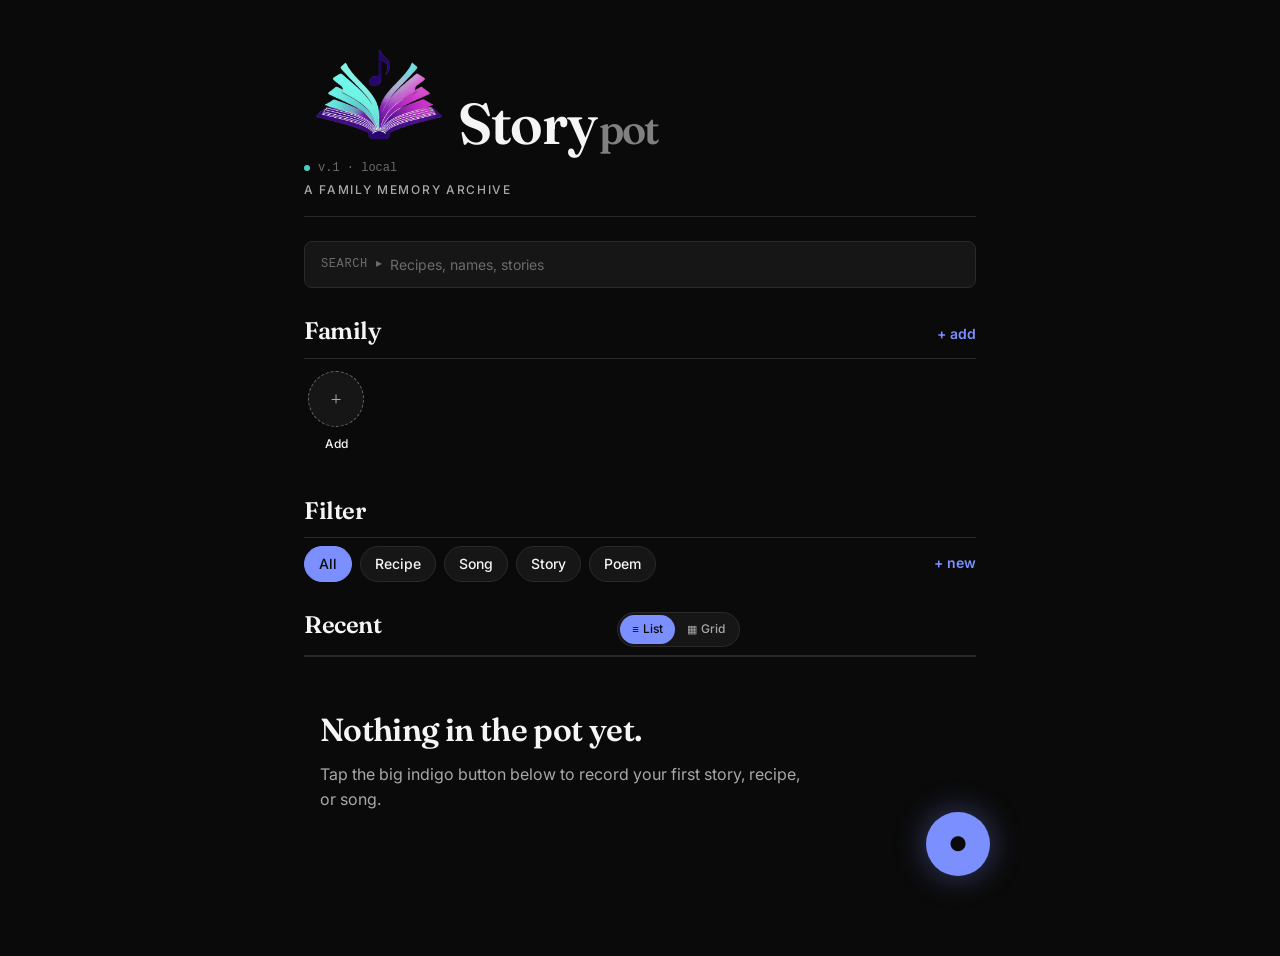
==== index.html @ bf5fae27 "Initial commit — Story Pot dark editorial v1" ====
<!DOCTYPE html>
<html lang="en">
<head>
<meta charset="UTF-8">
<meta name="viewport" content="width=device-width, initial-scale=1, viewport-fit=cover">
<meta name="theme-color" content="#0A0A0A">
<meta name="description" content="Story Pot — From tacos to stories. Record your grandmother's recipes, songs, and stories before they're gone. Local-only, no account.">

<title>Story Pot — From tacos to stories.</title>

<link rel="manifest" href="manifest.json">
<link rel="icon" href="booknotelogo.png">
<meta name="apple-mobile-web-app-capable" content="yes">
<meta name="mobile-web-app-capable" content="yes">
<meta name="apple-mobile-web-app-status-bar-style" content="default">
<meta name="apple-mobile-web-app-title" content="Story Pot">

<!--
  Brutalist typography stack:
  - Archivo Black (wordmark, big numerals, headings)
  - Space Mono (utility UI, captions, recording timer, technical data)
  - Inter (transcribed prose — softer voice for grandmother's words)
-->
<link rel="preconnect" href="https://fonts.googleapis.com">
<link rel="preconnect" href="https://fonts.gstatic.com" crossorigin>
<link href="https://fonts.googleapis.com/css2?family=Fraunces:ital,wght@0,400;0,500;0,600;0,700;0,800;0,900;1,400;1,500;1,600&family=Inter:wght@400;500;600;700;800&display=swap" rel="stylesheet">

<link rel="stylesheet" href="style.css">
</head>
<body>

<!-- ════════════════════════════════════════════════════════════
     HOME SCREEN — wordmark, search, family row, recent stack, FAB
     ═══════════════════════════════════════════════════════════ -->
<main class="stage" id="homeScreen">

  <header class="masthead">
    <div class="masthead-stripe" aria-hidden="true"></div>
    <div class="masthead-row">
      <div class="masthead-mark">
        <img src="booknotelogo.png" width="150px">
        <h1 class="wordmark"><span class="wordmark-big">Story</span><span class="wordmark-small">pot</span></h1>
      </div>
      <div class="masthead-info">
        <div class="topbar-meta">
          <span class="dot"></span>
          <span>v.1 · local</span>
        </div>
        <p class="tagline">A family memory archive</p>
      </div>
    </div>
  </header>

  <!-- Search bar — searches by name, title, category -->
  <section class="search-section">
    <label class="search-label" for="searchInput">Search ▸</label>
    <input
      type="text"
      id="searchInput"
      class="search-input"
      placeholder="Recipes, names, stories"
      autocomplete="off"
      autocapitalize="characters"
    >
    <button type="button" class="search-clear" id="searchClear" aria-label="Clear search" hidden>✕</button>
  </section>

  <!-- Family — people whose recordings live in the pot -->
  <section class="people-section">
    <header class="section-head">
      <h2 class="section-label">Family</h2>
      <button type="button" class="link-btn" id="addPersonBtn">+ add</button>
    </header>
    <div class="people-row" id="peopleRow"></div>
  </section>

  <!-- Filter pills — by category -->
  <section class="filter-section">
    <header class="section-head">
      <h2 class="section-label">Filter</h2>
    </header>
    <div class="filter-row">
      <button type="button" class="filter-btn is-active" data-cat="all">All</button>
      <button type="button" class="link-btn" id="addCategoryBtn" style="margin-left:auto;">+ new</button>
    </div>
  </section>

  <!-- Recordings list -->
  <section class="recordings-section">
    <header class="section-head">
      <h2 class="section-label" id="recordingsLabel">Recent</h2>
      <div class="view-toggle" role="group" aria-label="Switch view">
        <button type="button" class="view-toggle-btn is-active" id="viewListBtn" aria-pressed="true" aria-label="List view">
          <span class="view-toggle-icon">≡</span> List
        </button>
        <button type="button" class="view-toggle-btn" id="viewGridBtn" aria-pressed="false" aria-label="Grid view">
          <span class="view-toggle-icon">▦</span> Grid
        </button>
      </div>
      <span class="section-count" id="recordingsCount"></span>
    </header>
    <div class="recordings-list" id="recordingsList"></div>
    <div class="empty-state" id="emptyState" hidden>
      <p class="empty-text">Nothing in the pot yet.</p>
      <p class="empty-sub">Tap the big indigo button below to record your first story, recipe, or song.</p>
    </div>
  </section>

  <!-- Storage meter — shows how full the device archive is -->
  <section class="storage-section" id="storageSection" hidden>
    <div class="storage-row">
      <span class="storage-label">Storage used</span>
      <span class="storage-value" id="storageValue">0 MB</span>
    </div>
    <div class="storage-bar"><div class="storage-fill" id="storageFill"></div></div>
  </section>

</main>

<!-- The big record button (FAB) -->
<button type="button" class="fab" id="fabBtn" aria-label="Record">●</button>

<!-- ════════════════════════════════════════════════════════════
     ADD PERSON MODAL
     ═══════════════════════════════════════════════════════════ -->
<div class="modal-backdrop" id="personModal" hidden role="dialog" aria-modal="true" aria-labelledby="personModalTitle">
  <div class="modal">
    <header class="modal-head">
      <h2 id="personModalTitle">Add person</h2>
      <button type="button" class="icon-btn" id="personCloseBtn" aria-label="Close">✕</button>
    </header>
    <form id="personForm" novalidate>
      <label class="form-label" for="personName">Name</label>
      <input type="text" id="personName" class="form-input" placeholder="Nana, Abuela, Papi..." required maxlength="40" autocomplete="off">
      <p class="form-hint" id="personNameHint" hidden>Name already exists ▸</p>

      <label class="form-label" for="personRelation">Relation (optional)</label>
      <input type="text" id="personRelation" class="form-input" placeholder="Grandmother, Father, Aunt..." maxlength="40" autocomplete="off">

      <label class="form-label">Avatar color</label>
      <div class="swatch-row" id="swatchRow">
        <button type="button" class="swatch is-active" data-color="#7C8FFF" style="background:#7C8FFF" aria-label="Indigo"></button>
        <button type="button" class="swatch" data-color="#FFB347" style="background:#FFB347" aria-label="Amber"></button>
        <button type="button" class="swatch" data-color="#FF6B9D" style="background:#FF6B9D" aria-label="Pink"></button>
        <button type="button" class="swatch" data-color="#4ECDC4" style="background:#4ECDC4" aria-label="Teal"></button>
        <button type="button" class="swatch" data-color="#FFD93D" style="background:#FFD93D" aria-label="Sun"></button>
        <button type="button" class="swatch" data-color="#A8A8A8" style="background:#A8A8A8" aria-label="Silver"></button>
      </div>

      <div class="modal-actions">
        <button type="button" class="btn btn-ghost" id="personCancelBtn">Cancel</button>
        <button type="submit" class="btn btn-solid">Save</button>
      </div>
    </form>
  </div>
</div>

<!-- ════════════════════════════════════════════════════════════
     ADD CATEGORY MODAL
     ═══════════════════════════════════════════════════════════ -->
<div class="modal-backdrop" id="categoryModal" hidden role="dialog" aria-modal="true" aria-labelledby="categoryModalTitle">
  <div class="modal">
    <header class="modal-head">
      <h2 id="categoryModalTitle">New category</h2>
      <button type="button" class="icon-btn" id="categoryCloseBtn" aria-label="Close">✕</button>
    </header>
    <form id="categoryForm" novalidate>
      <label class="form-label" for="categoryName">Category name</label>
      <input type="text" id="categoryName" class="form-input" placeholder="Poem, Blessing, Joke..." required maxlength="20" autocomplete="off">
      <p class="form-hint" id="categoryNameHint" hidden>Category already exists ▸</p>

      <label class="form-label">Color</label>
      <div class="swatch-row" id="catSwatchRow">
        <button type="button" class="swatch is-active" data-color="#7C8FFF" style="background:#7C8FFF" aria-label="Indigo"></button>
        <button type="button" class="swatch" data-color="#FFB347" style="background:#FFB347" aria-label="Amber"></button>
        <button type="button" class="swatch" data-color="#FF6B9D" style="background:#FF6B9D" aria-label="Pink"></button>
        <button type="button" class="swatch" data-color="#4ECDC4" style="background:#4ECDC4" aria-label="Teal"></button>
        <button type="button" class="swatch" data-color="#A8A8A8" style="background:#A8A8A8" aria-label="Silver"></button>
      </div>

      <div class="modal-actions">
        <button type="button" class="btn btn-ghost" id="categoryCancelBtn">Cancel</button>
        <button type="submit" class="btn btn-solid">Save</button>
      </div>
    </form>
  </div>
</div>

<!-- ════════════════════════════════════════════════════════════
     RECORDING SCREEN — full-screen modal
     ═══════════════════════════════════════════════════════════ -->
<div class="rec-modal" id="recModal" hidden>

  <!-- Setup phase: choose person, category, mode (audio/video) -->
  <section class="rec-setup" id="recSetup">
    <header class="rec-head">
      <h2>New recording</h2>
      <button type="button" class="icon-btn" id="recSetupCloseBtn" aria-label="Close">✕</button>
    </header>

    <label class="form-label">WHO?</label>
    <div class="people-row people-row--small" id="recPeopleRow"></div>

    <label class="form-label">What kind?</label>
    <div class="filter-row" id="recCategoryRow"></div>

    <label class="form-label" for="recTitle">Title</label>
    <input type="text" id="recTitle" class="form-input" placeholder="Nana's pierogi..." maxlength="60" autocomplete="off">

    <label class="form-label" for="recLanguage">Language</label>
    <select id="recLanguage" class="form-input form-select"></select>

    <!-- Photo (optional) — user can take a photo with the camera OR upload from library -->
    <label class="form-label">Photo (optional)</label>
    <div class="photo-controls">
      <button type="button" class="btn btn-ghost photo-btn" id="recPhotoTakeBtn">
        <span class="photo-btn-icon">📷</span> Take photo
      </button>
      <button type="button" class="btn btn-ghost photo-btn" id="recPhotoUploadBtn">
        <span class="photo-btn-icon">🖼</span> Upload
      </button>
      <!-- Hidden file input for upload-from-library. The 'capture' attribute
           lets mobile browsers offer the camera as an option too. -->
      <input type="file" id="recPhotoFile" accept="image/*" hidden>
    </div>
    <!-- Photo preview — only visible after a photo is selected -->
    <div class="photo-preview" id="recPhotoPreview" hidden>
      <img id="recPhotoPreviewImg" alt="Recording photo preview">
      <button type="button" class="photo-preview-clear" id="recPhotoClearBtn" aria-label="Remove photo">✕</button>
    </div>

    <label class="form-label">Mode</label>
    <div class="mode-row">
      <button type="button" class="mode-btn is-active" data-mode="audio">
        <span class="mode-icon">●</span>
        <span class="mode-label">Audio</span>
        <span class="mode-sub">Voice only</span>
      </button>
      <button type="button" class="mode-btn" data-mode="video">
        <span class="mode-icon">▶</span>
        <span class="mode-label">Video</span>
        <span class="mode-sub">Show the technique</span>
      </button>
    </div>

    <label class="form-label">Transcribe</label>
    <div class="transcribe-row">
      <button type="button" class="transcribe-toggle is-active" id="transcribeToggle" aria-pressed="true">
        <span class="transcribe-pip"></span>
        <span class="transcribe-label">AUTO-TRANSCRIBE TO TEXT</span>
      </button>
    </div>

    <div class="modal-actions">
      <button type="button" class="btn btn-ghost" id="recSetupCancelBtn">Cancel</button>
      <button type="button" class="btn btn-solid" id="recSetupGoBtn">Start ▸</button>
    </div>
  </section>

  <!-- Active phase: live recording with timer, waveform, video preview -->
  <section class="rec-active" id="recActive" hidden>
    <header class="rec-head rec-head--live">
      <div class="rec-pulse-row">
        <span class="rec-pulse"></span>
        <span class="rec-status">Recording</span>
      </div>
      <button type="button" class="icon-btn" id="recActiveCancelBtn" aria-label="Cancel">✕</button>
    </header>

    <div class="rec-context">
      <div class="rec-context-line">
        <span class="rec-context-label">WHO ▸</span>
        <span id="recActivePerson"></span>
      </div>
      <div class="rec-context-line">
        <span class="rec-context-label">WHAT ▸</span>
        <span id="recActiveTitle"></span>
      </div>
    </div>

    <!-- Video preview (hidden when audio mode) -->
    <div class="rec-video-wrap" id="recVideoWrap" hidden>
      <video id="recVideo" autoplay playsinline muted></video>
    </div>

    <!-- Big timer -->
    <div class="rec-timer" id="recTimer">00:00</div>

    <!-- Live waveform -->
    <div class="rec-wave" id="recWave"></div>

    <!-- Live transcription preview -->
    <div class="rec-transcript-wrap" id="recTranscriptWrap" hidden>
      <p class="rec-transcript-label">TRANSCRIBING ▸</p>
      <p class="rec-transcript" id="recTranscript"></p>
    </div>

    <!-- Controls -->
    <div class="rec-controls">
      <button type="button" class="rec-pause-btn" id="recPauseBtn" aria-label="Pause">⏸</button>
      <button type="button" class="rec-stop-btn" id="recStopBtn" aria-label="Stop">■</button>
    </div>
    <div class="rec-controls-hint">TAP ■ TO STOP &amp; SAVE</div>
  </section>

</div>

<!-- ════════════════════════════════════════════════════════════
     PLAYBACK / DETAIL MODAL — single-page view of a recording
     ═══════════════════════════════════════════════════════════ -->
<div class="modal-backdrop" id="detailModal" hidden role="dialog" aria-modal="true">
  <div class="modal modal-large">
    <header class="modal-head">
      <h2 id="detailModalTitle">Recording</h2>
      <button type="button" class="icon-btn" id="detailCloseBtn" aria-label="Close">✕</button>
    </header>

    <div class="detail-view">
      <div class="detail-cat-pill" id="flipCatPill">Recipe</div>
      <h3 class="detail-title" id="flipTitle">Recording title</h3>
      <p class="detail-attribution" id="flipAttribution">From Nana · March 2026</p>

      <!-- Photo (if recording has one) — appears above the media player -->
      <img class="detail-photo" id="detailPhoto" alt="" hidden>

      <div class="detail-media-wrap" id="flipMediaWrap">
        <audio class="detail-media detail-audio" id="flipAudio" controls hidden></audio>
        <video class="detail-media detail-video" id="flipVideo" controls playsinline hidden></video>
      </div>

      <div class="detail-meta-row">
        <span id="flipDuration">0 min</span>
        <span id="flipMode">Audio</span>
      </div>

      <div class="detail-transcript-section">
        <p class="detail-transcript-label">Transcript ▸</p>
        <div class="detail-transcript" id="flipTranscript">
          (No transcript yet. Tap edit to add one.)
        </div>
      </div>
    </div>

    <div class="modal-actions modal-actions--space">
      <button type="button" class="btn btn-ghost btn-danger" id="detailDeleteBtn">Delete</button>
      <button type="button" class="btn btn-solid" id="detailEditBtn">Edit transcript</button>
    </div>
  </div>
</div>

<!-- ════════════════════════════════════════════════════════════
     EDIT TRANSCRIPT MODAL
     ═══════════════════════════════════════════════════════════ -->
<div class="modal-backdrop" id="editModal" hidden role="dialog" aria-modal="true">
  <div class="modal">
    <header class="modal-head">
      <h2>Edit transcript</h2>
      <button type="button" class="icon-btn" id="editCloseBtn" aria-label="Close">✕</button>
    </header>
    <p class="modal-helper">Edit the text, fix typos, or type it out by hand.</p>
    <textarea id="editTextarea" class="form-input form-textarea" rows="10" placeholder="Type or paste the recipe / story here..."></textarea>
    <div class="modal-actions">
      <button type="button" class="btn btn-ghost" id="editCancelBtn">Cancel</button>
      <button type="button" class="btn btn-solid" id="editSaveBtn">Save</button>
    </div>
  </div>
</div>

<!-- ════════════════════════════════════════════════════════════
     TRANSCRIPTION DISCLOSURE — first-time only
     ═══════════════════════════════════════════════════════════ -->
<div class="modal-backdrop" id="transcribeDisclosureModal" hidden role="dialog" aria-modal="true">
  <div class="modal">
    <header class="modal-head">
      <h2>About transcription</h2>
    </header>
    <p class="modal-body">Transcription turns your recording into written text you can read and search.</p>
    <p class="modal-body">Your phone's built-in speech recognition does the work. This means a copy of your audio is sent to Apple or Google for transcription only. They don't store it.</p>
    <p class="modal-body modal-body--strong">The original recording always stays on your device.</p>
    <div class="modal-actions">
      <button type="button" class="btn btn-ghost" id="transcribeDisclosureSkipBtn">Skip transcription</button>
      <button type="button" class="btn btn-solid" id="transcribeDisclosureOkBtn">Got it, use it</button>
    </div>
  </div>
</div>

<!-- ════════════════════════════════════════════════════════════
     already exists modal — duplicate prevention prompt
     ═══════════════════════════════════════════════════════════ -->
<div class="modal-backdrop" id="duplicateModal" hidden role="dialog" aria-modal="true" aria-labelledby="duplicateModalTitle">
  <div class="modal">
    <header class="modal-head">
      <h2 id="duplicateModalTitle">Already exists</h2>
    </header>
    <p class="modal-body modal-body--strong" id="duplicateModalMessage">This already exists.</p>
    <p class="modal-body" id="duplicateModalSub">Use the one you already have?</p>
    <div class="modal-actions">
      <button type="button" class="btn btn-ghost" id="duplicateCancelBtn">Cancel</button>
      <button type="button" class="btn btn-solid" id="duplicateUseExistingBtn">Use existing</button>
    </div>
  </div>
</div>

<!-- Toast for soft feedback -->
<!-- CAMERA SNAPSHOT MODAL — appears when user taps "Take photo".
     Shows live camera feed with a snapshot button; the captured frame
     becomes the photo for the recording. -->
<div class="modal-backdrop" id="cameraModal" hidden role="dialog" aria-modal="true" aria-label="Take a photo">
  <div class="modal modal-large camera-modal">
    <header class="modal-head">
      <h2>Take a photo</h2>
      <button type="button" class="icon-btn" id="cameraCloseBtn" aria-label="Close camera">✕</button>
    </header>
    <div class="camera-stage">
      <video id="cameraVideo" autoplay playsinline muted></video>
    </div>
    <div class="modal-actions modal-actions--space">
      <button type="button" class="btn btn-ghost" id="cameraCancelBtn">Cancel</button>
      <button type="button" class="btn btn-solid" id="cameraSnapBtn">Snap photo</button>
    </div>
    <!-- Hidden canvas used to grab the frame from the video -->
    <canvas id="cameraCanvas" hidden></canvas>
  </div>
</div>

<div class="toast" id="toast" aria-live="polite" hidden></div>

<script src="app.js"></script>
</body>
</html>
---- style.css ----
/* ════════════════════════════════════════════════════════════════
   STORY POT — DARK EDITORIAL THEME (FULL APP)
   Black background. White serif type. Indigo accent.
   Photos and color pops dramatically against dark surfaces.
   Same class names as Folder 2, completely new visual language.
   ════════════════════════════════════════════════════════════════ */

:root {
  /* Surface — graduated darks, never pure black */
  --c-paper:        #0A0A0A;
  --c-paper-2:      #161616;
  --c-paper-3:      #1F1F1F;
  --c-divider:      #2A2A2A;
  --c-divider-strong: #3A3A3A;

  /* Ink — graduated whites, never pure white */
  --c-ink:          #F5F5F5;
  --c-ink-soft:     #A8A8A8;
  --c-muted:        #6B6B6B;

  /* Accent — indigo bright enough to read on black */
  --c-accent:       #7C8FFF;
  --c-accent-deep:  #5048E5;
  --c-accent-soft:  #1A1F3D;

  /* Status */
  --c-danger:       #FF6B6B;
  --c-success:      #4ECDC4;

  /* Type */
  --font-display:   'Fraunces', Georgia, serif;
  --font-body:      'Inter', -apple-system, BlinkMacSystemFont, sans-serif;
  --font-mono:      ui-monospace, 'JetBrains Mono', monospace;

  --fs-xs:    0.75rem;
  --fs-sm:    0.875rem;
  --fs-md:    1rem;
  --fs-lg:    1.18rem;
  --fs-xl:    1.5rem;
  --fs-2xl:   2rem;
  --fs-3xl:   2.6rem;
  --fs-mark:  clamp(2.4rem, 11vw, 4.5rem);
  --fs-timer: clamp(3.5rem, 16vw, 6rem);

  --sp-1: 4px; --sp-2: 8px; --sp-3: 12px; --sp-4: 16px;
  --sp-5: 24px; --sp-6: 32px; --sp-7: 48px; --sp-8: 64px;

  --r-sm: 4px;
  --r-md: 8px;
  --r-lg: 12px;
  --r-pill: 999px;

  --bw: 1px;
  --bw-thick: 2px;

  --shadow-soft: 0 1px 0 rgba(255, 255, 255, 0.04);
  --shadow-card: 0 4px 24px rgba(0, 0, 0, 0.5);
  --shadow-glow: 0 0 0 1px var(--c-accent), 0 8px 32px rgba(124, 143, 255, 0.2);

  --ease-out: cubic-bezier(0.16, 1, 0.3, 1);
  --ease-snap: cubic-bezier(0.4, 0, 0.2, 1);
}

/* Reset */
*, *::before, *::after { box-sizing: border-box; margin: 0; padding: 0; }
html, body { height: 100%; }
button { background: none; border: none; font: inherit; color: inherit; cursor: pointer; }
input, textarea, select { font: inherit; color: inherit; }

body {
  font-family: var(--font-body);
  font-size: var(--fs-md);
  line-height: 1.55;
  color: var(--c-ink);
  background: var(--c-paper);
  min-height: 100vh;
  min-height: 100dvh;
  -webkit-font-smoothing: antialiased;
  -moz-osx-font-smoothing: grayscale;
}

/* Stage */
.stage {
  max-width: 720px;
  margin: 0 auto;
  padding: var(--sp-4) var(--sp-4) calc(var(--sp-8) * 1.5);
  display: flex;
  flex-direction: column;
  gap: var(--sp-5);
}

@media (min-width: 600px) {
  .stage { padding: var(--sp-6) var(--sp-5) calc(var(--sp-8) * 1.5); }
}

/* ──────────────────────────────────────────────────────────────
   MASTHEAD
   ────────────────────────────────────────────────────────────── */
.masthead {
  background: var(--c-paper);
  padding: var(--sp-3) 0 var(--sp-4);
  border-bottom: 1px solid var(--c-divider);
}

.masthead-stripe { display: none; }

.masthead-row {
  display: flex;
  flex-direction: column;
  align-items: flex-start;
  gap: var(--sp-2);
}

.masthead-mark {
  background: transparent;
  padding: 0;
  border: none;
}

.masthead-info {
  display: flex;
  flex-direction: column;
  align-items: flex-start;
  gap: var(--sp-1);
}

.wordmark {
  font-family: var(--font-display);
  font-style: normal;
  font-weight: 600;
  color: var(--c-ink);
  line-height: 0.9;
  letter-spacing: -0.04em;
  display: inline-flex;
  align-items: baseline;
  gap: 2px;
}

.wordmark-big {
  font-size: clamp(3rem, 8vw, 3.6rem);
  font-weight: 600;
  text-transform: none;
}

.wordmark-small {
  font-size: clamp(2rem, 8vw, 2.6rem);
  font-weight: 600;
  text-transform: none;
  color: var(--c-ink);
  opacity: 0.5;
  letter-spacing: -0.04em;
}

.tagline {
  font-family: var(--font-body);
  font-weight: 500;
  font-size: var(--fs-xs);
  letter-spacing: 0.14em;
  color: var(--c-ink-soft);
  text-transform: uppercase;
}

.topbar { display: none; }

.topbar-meta {
  display: inline-flex;
  align-items: center;
  gap: var(--sp-2);
  font-family: var(--font-mono);
  font-weight: 500;
  font-size: var(--fs-xs);
  color: var(--c-muted);
  text-transform: none;
}

.dot {
  width: 6px;
  height: 6px;
  background: var(--c-success);
  border-radius: 50%;
  display: inline-block;
}

/* ──────────────────────────────────────────────────────────────
   SEARCH
   ────────────────────────────────────────────────────────────── */
.search-section {
  display: flex;
  align-items: center;
  gap: var(--sp-2);
  background: var(--c-paper-2);
  border: 1px solid var(--c-divider);
  border-radius: var(--r-md);
  padding: var(--sp-3) var(--sp-4);
  transition: border-color 0.15s var(--ease-snap);
}

.search-section:focus-within {
  border-color: var(--c-accent);
}

.search-label {
  font-family: var(--font-mono);
  font-weight: 500;
  font-size: var(--fs-xs);
  color: var(--c-muted);
  text-transform: uppercase;
  letter-spacing: 0.05em;
  white-space: nowrap;
}

.search-input {
  flex: 1;
  border: none;
  outline: none;
  background: transparent;
  font-size: var(--fs-sm);
  color: var(--c-ink);
}

.search-input::placeholder { color: var(--c-muted); }

.search-clear {
  width: 22px;
  height: 22px;
  border-radius: 50%;
  background: var(--c-paper-3);
  color: var(--c-ink);
  font-size: 11px;
  display: inline-flex;
  align-items: center;
  justify-content: center;
  cursor: pointer;
  border: 1px solid var(--c-divider);
}

.search-clear[hidden] { display: none; }

/* ──────────────────────────────────────────────────────────────
   SECTION HEADERS
   ────────────────────────────────────────────────────────────── */
.section-head {
  display: flex;
  justify-content: space-between;
  align-items: baseline;
  padding: 0;
  border-bottom: 1px solid var(--c-divider);
  padding-bottom: var(--sp-2);
}

.section-label {
  font-family: var(--font-display);
  font-weight: 600;
  font-size: var(--fs-xl);
  letter-spacing: -0.02em;
  color: var(--c-ink);
  text-transform: none;
}

.section-count {
  font-family: var(--font-mono);
  font-weight: 500;
  font-size: var(--fs-xs);
  color: var(--c-muted);
  text-transform: uppercase;
  letter-spacing: 0.05em;
}

.link-btn {
  font-family: var(--font-body);
  font-weight: 600;
  font-size: var(--fs-sm);
  color: var(--c-accent);
  background: transparent;
  padding: 4px 0;
  border-radius: 0;
  cursor: pointer;
  text-transform: none;
  border-bottom: 1px solid transparent;
  transition: border-color 0.15s var(--ease-snap);
}

.link-btn:hover, .link-btn:focus-visible {
  border-bottom-color: var(--c-accent);
  outline: none;
}

/* ──────────────────────────────────────────────────────────────
   FAMILY ROW
   ────────────────────────────────────────────────────────────── */
.people-row {
  display: flex;
  gap: var(--sp-3);
  overflow-x: auto;
  overflow-y: visible;
  padding: 12px 4px 14px;
}

.person-cell {
  display: flex;
  flex-direction: column;
  align-items: center;
  gap: var(--sp-2);
  flex-shrink: 0;
  cursor: pointer;
}

.person-cell.is-selected .person-avatar {
  outline: 2px solid var(--c-accent);
  outline-offset: 3px;
}

.person-avatar {
  width: 56px;
  height: 56px;
  border-radius: 50%;
  display: flex;
  align-items: center;
  justify-content: center;
  font-family: var(--font-display);
  font-weight: 600;
  font-size: 22px;
  color: var(--c-paper);
  flex-shrink: 0;
}

.person-name {
  font-family: var(--font-body);
  font-weight: 500;
  font-size: var(--fs-xs);
  color: var(--c-ink);
  max-width: 70px;
  text-align: center;
  word-break: break-word;
}

.person-add .person-avatar {
  background: var(--c-paper-2);
  border: 1px dashed var(--c-muted);
  font-size: 22px;
  font-weight: 400;
  color: var(--c-ink-soft);
}

/* ──────────────────────────────────────────────────────────────
   FILTER PILLS
   ────────────────────────────────────────────────────────────── */
.filter-section { display: flex; flex-direction: column; gap: var(--sp-2); }

.filter-row {
  display: flex;
  flex-wrap: wrap;
  gap: var(--sp-2);
  align-items: center;
}

.filter-btn {
  font-family: var(--font-body);
  font-weight: 500;
  font-size: var(--fs-sm);
  color: var(--c-ink);
  background: var(--c-paper-2);
  padding: 6px 14px;
  border: 1px solid var(--c-divider);
  border-radius: var(--r-pill);
  cursor: pointer;
  text-transform: none;
  transition: all 0.15s var(--ease-snap);
}

.filter-btn:hover {
  border-color: var(--c-accent);
}

.filter-btn.is-active {
  background: var(--c-accent);
  color: var(--c-paper);
  border-color: var(--c-accent);
}

/* ──────────────────────────────────────────────────────────────
   RECORDINGS LIST
   ────────────────────────────────────────────────────────────── */
.recordings-list {
  display: flex;
  flex-direction: column;
  gap: 0;
}

.recording-item {
  background: transparent;
  border-radius: 0;
  padding: var(--sp-4) 0;
  cursor: pointer;
  display: grid;
  grid-template-columns: 48px 1fr auto;
  gap: var(--sp-3);
  align-items: center;
  border-bottom: 1px solid var(--c-divider);
  transition: background 0.15s var(--ease-snap);
}

.recording-item:hover {
  background: var(--c-paper-2);
}

.recording-cat-pill {
  font-family: var(--font-mono);
  font-weight: 500;
  font-size: 10px;
  letter-spacing: 0.06em;
  padding: 2px 8px;
  border-radius: var(--r-sm);
  display: inline-block;
  text-transform: uppercase;
  color: var(--c-paper);
  background: var(--c-accent);
  margin-bottom: 4px;
}

.recording-title {
  font-family: var(--font-display);
  font-style: normal;
  font-weight: 600;
  font-size: var(--fs-lg);
  color: var(--c-ink);
  word-break: break-word;
  letter-spacing: -0.02em;
  text-transform: none;
}

.recording-meta {
  font-family: var(--font-body);
  font-weight: 400;
  font-size: var(--fs-xs);
  color: var(--c-muted);
  margin-top: 4px;
  text-transform: none;
}

.recording-avatar {
  width: 40px;
  height: 40px;
  border-radius: 50%;
  display: flex;
  align-items: center;
  justify-content: center;
  font-family: var(--font-display);
  font-weight: 600;
  font-size: 16px;
  flex-shrink: 0;
  color: var(--c-paper);
}

.recording-arrow {
  font-size: 16px;
  color: var(--c-muted);
}

/* Empty state */
.empty-state {
  background: transparent;
  padding: var(--sp-7) var(--sp-4);
  text-align: left;
  border-top: 1px solid var(--c-divider);
}

.empty-text {
  font-family: var(--font-display);
  font-weight: 600;
  font-size: var(--fs-2xl);
  color: var(--c-ink);
  margin-bottom: var(--sp-2);
  letter-spacing: -0.02em;
}

.empty-sub {
  font-family: var(--font-body);
  font-weight: 400;
  font-size: var(--fs-md);
  color: var(--c-ink-soft);
  line-height: 1.55;
  max-width: 480px;
}

/* Storage meter */
.storage-section {
  background: transparent;
  padding: var(--sp-3) 0;
  border-top: 1px solid var(--c-divider);
}

.storage-row {
  display: flex;
  justify-content: space-between;
  font-family: var(--font-mono);
  font-weight: 500;
  font-size: var(--fs-xs);
  color: var(--c-muted);
  margin-bottom: var(--sp-2);
  text-transform: uppercase;
  letter-spacing: 0.05em;
}

.storage-bar {
  width: 100%;
  height: 4px;
  background: var(--c-divider);
  border-radius: 0;
  overflow: hidden;
}

.storage-fill {
  height: 100%;
  background: var(--c-accent);
  width: 0%;
  transition: width 0.4s var(--ease-snap);
}

/* ──────────────────────────────────────────────────────────────
   FAB
   ────────────────────────────────────────────────────────────── */
.fab {
  position: fixed;
  bottom: calc(var(--sp-5) + env(safe-area-inset-bottom, 0));
  right: var(--sp-4);
  width: 60px;
  height: 60px;
  background: var(--c-accent);
  color: var(--c-paper);
  border-radius: 50%;
  font-size: 20px;
  cursor: pointer;
  z-index: 50;
  box-shadow: 0 0 32px rgba(124, 143, 255, 0.4);
  transition: transform 0.15s var(--ease-snap), box-shadow 0.15s var(--ease-snap);
  display: flex;
  align-items: center;
  justify-content: center;
}

.fab:hover {
  transform: scale(1.05);
  box-shadow: 0 0 48px rgba(124, 143, 255, 0.6);
}

.fab:active { transform: scale(0.96); }

@media (min-width: 600px) {
  .fab { bottom: var(--sp-5); right: calc(50% - 350px); width: 64px; height: 64px; }
}

/* ──────────────────────────────────────────────────────────────
   BUTTONS
   ────────────────────────────────────────────────────────────── */
.btn {
  font-family: var(--font-body);
  font-weight: 600;
  font-size: var(--fs-sm);
  letter-spacing: 0;
  padding: 12px 24px;
  border: 1px solid var(--c-divider);
  border-radius: var(--r-pill);
  background: var(--c-paper-2);
  color: var(--c-ink);
  cursor: pointer;
  transition: all 0.15s var(--ease-snap);
}

.btn:hover { border-color: var(--c-accent); color: var(--c-accent); }

.btn-solid {
  background: var(--c-accent);
  color: var(--c-paper);
  border-color: var(--c-accent);
}

.btn-solid:hover {
  background: var(--c-accent-deep);
  border-color: var(--c-accent-deep);
  color: var(--c-ink);
}

.btn-ghost {
  background: transparent;
  color: var(--c-ink);
  border: 1px solid var(--c-divider);
}

.btn-ghost:hover {
  background: var(--c-paper-2);
  border-color: var(--c-accent);
}

.btn-danger {
  color: var(--c-danger);
  border-color: var(--c-divider);
}

.btn-danger:hover {
  background: var(--c-danger);
  color: var(--c-paper);
  border-color: var(--c-danger);
}

.icon-btn {
  width: 32px;
  height: 32px;
  border-radius: 50%;
  background: var(--c-paper-2);
  color: var(--c-ink);
  font-size: 14px;
  display: inline-flex;
  align-items: center;
  justify-content: center;
  cursor: pointer;
  border: 1px solid var(--c-divider);
  transition: all 0.15s var(--ease-snap);
}

.icon-btn:hover {
  background: var(--c-accent);
  color: var(--c-paper);
  border-color: var(--c-accent);
}

/* ──────────────────────────────────────────────────────────────
   MODAL
   ────────────────────────────────────────────────────────────── */
.modal-backdrop {
  position: fixed;
  inset: 0;
  background: rgba(0, 0, 0, 0.7);
  display: grid;
  place-items: center;
  z-index: 100;
  padding: var(--sp-3);
  animation: fadeIn 0.15s var(--ease-out);
  overflow-y: auto;
}

.modal-backdrop[hidden] { display: none !important; }

/* Camera modal opens from INSIDE the recording setup (.rec-modal at z-index 200),
   so it must stack above it. Same for any modal that can open from within
   the recording flow. */
#cameraModal { z-index: 300; }

@keyframes fadeIn {
  from { opacity: 0; }
  to { opacity: 1; }
}

.modal {
  background: var(--c-paper-2);
  border: 1px solid var(--c-divider);
  border-radius: var(--r-lg);
  width: 100%;
  max-width: 480px;
  padding: var(--sp-5);
  display: flex;
  flex-direction: column;
  gap: var(--sp-3);
  margin: var(--sp-3) auto;
  box-shadow: 0 24px 60px rgba(0, 0, 0, 0.6);
}

.modal-large { max-width: 560px; }

.modal-head {
  display: flex;
  justify-content: space-between;
  align-items: center;
  padding-bottom: var(--sp-3);
  border-bottom: 1px solid var(--c-divider);
}

.modal-head h2 {
  font-family: var(--font-display);
  font-style: normal;
  font-weight: 600;
  font-size: var(--fs-xl);
  color: var(--c-ink);
  letter-spacing: -0.02em;
  text-transform: none;
}

.modal-body {
  font-family: var(--font-body);
  font-weight: 400;
  font-size: var(--fs-sm);
  line-height: 1.6;
  color: var(--c-ink);
}

.modal-body--strong {
  font-weight: 600;
  background: var(--c-paper-3);
  padding: var(--sp-3);
  border-radius: var(--r-md);
  border-left: 3px solid var(--c-accent);
  color: var(--c-ink);
}

.modal-helper {
  font-family: var(--font-body);
  font-weight: 400;
  font-size: var(--fs-sm);
  color: var(--c-ink-soft);
  line-height: 1.55;
}

.modal-actions {
  display: flex;
  gap: var(--sp-2);
  justify-content: flex-end;
  margin-top: var(--sp-2);
  flex-wrap: wrap;
}

.modal-actions--space { justify-content: space-between; }
.modal-actions .btn { flex: 1; min-width: 110px; }

/* ──────────────────────────────────────────────────────────────
   FORMS
   ────────────────────────────────────────────────────────────── */
.form-label {
  font-family: var(--font-mono);
  font-weight: 500;
  font-size: var(--fs-xs);
  letter-spacing: 0.06em;
  color: var(--c-ink-soft);
  text-transform: uppercase;
  display: block;
  margin-top: var(--sp-3);
  margin-bottom: var(--sp-1);
}

.form-input {
  width: 100%;
  background: var(--c-paper-3);
  border: 1px solid var(--c-divider);
  border-radius: var(--r-md);
  padding: 12px 16px;
  font-family: var(--font-body);
  font-weight: 500;
  font-size: var(--fs-sm);
  color: var(--c-ink);
  outline: none;
  transition: border-color 0.15s var(--ease-snap);
}

.form-input:focus {
  border-color: var(--c-accent);
  background: var(--c-paper-2);
}

.form-input::placeholder { color: var(--c-muted); }

.form-textarea {
  resize: vertical;
  min-height: 160px;
  line-height: 1.6;
}

.form-hint {
  font-family: var(--font-mono);
  font-weight: 500;
  font-size: var(--fs-xs);
  background: var(--c-paper-3);
  color: var(--c-ink-soft);
  border-radius: var(--r-sm);
  padding: 4px 10px;
  margin-top: 4px;
  display: inline-block;
  text-transform: uppercase;
  letter-spacing: 0.05em;
}

.form-hint[hidden] { display: none !important; }

.form-select {
  cursor: pointer;
  -webkit-appearance: none;
  -moz-appearance: none;
  appearance: none;
  background-image: linear-gradient(45deg, transparent 50%, var(--c-ink) 50%),
                    linear-gradient(135deg, var(--c-ink) 50%, transparent 50%);
  background-position: calc(100% - 18px) calc(50% - 2px),
                       calc(100% - 13px) calc(50% - 2px);
  background-size: 5px 5px, 5px 5px;
  background-repeat: no-repeat;
  padding-right: 36px;
}

.form-select option {
  background: var(--c-paper-2);
  color: var(--c-ink);
}

.swatch-row {
  display: flex;
  gap: var(--sp-2);
  flex-wrap: wrap;
}

.swatch {
  width: 36px;
  height: 36px;
  border-radius: 50%;
  cursor: pointer;
  transition: transform 0.1s var(--ease-snap);
  border: 2px solid transparent;
}

.swatch:hover { transform: scale(1.1); }

.swatch.is-active {
  border-color: var(--c-ink);
  outline: 2px solid var(--c-paper);
  outline-offset: -4px;
}

/* ──────────────────────────────────────────────────────────────
   RECORDING SCREEN
   ────────────────────────────────────────────────────────────── */
.rec-modal {
  position: fixed;
  inset: 0;
  background: var(--c-paper);
  z-index: 200;
  overflow-y: auto;
  padding: var(--sp-4);
  animation: fadeIn 0.2s var(--ease-out);
}

.rec-modal[hidden] { display: none !important; }

.rec-setup, .rec-active {
  max-width: 600px;
  margin: 0 auto;
  display: flex;
  flex-direction: column;
  gap: var(--sp-3);
}

.rec-setup[hidden], .rec-active[hidden], .save-discard-section[hidden] { display: none !important; }

.rec-head {
  display: flex;
  justify-content: space-between;
  align-items: center;
  padding-bottom: var(--sp-3);
  margin-bottom: var(--sp-2);
  border-bottom: 1px solid var(--c-divider);
}

.rec-head h2 {
  font-family: var(--font-display);
  font-style: normal;
  font-weight: 600;
  font-size: var(--fs-xl);
  color: var(--c-ink);
  text-transform: none;
  letter-spacing: -0.02em;
}

.rec-head--live { border-bottom-color: var(--c-accent); }

.rec-pulse-row {
  display: flex;
  align-items: center;
  gap: var(--sp-2);
}

.rec-pulse {
  width: 8px;
  height: 8px;
  border-radius: 50%;
  background: var(--c-danger);
  animation: pulse 1.4s ease-in-out infinite;
}

@keyframes pulse {
  0%, 100% { opacity: 1; }
  50% { opacity: 0.3; }
}

.rec-status {
  font-family: var(--font-mono);
  font-weight: 500;
  font-size: var(--fs-xs);
  color: var(--c-ink);
  text-transform: uppercase;
  letter-spacing: 0.05em;
}

/* Mode picker */
.mode-row {
  display: grid;
  grid-template-columns: 1fr 1fr;
  gap: var(--sp-2);
}

.mode-btn {
  background: var(--c-paper-2);
  border: 1px solid var(--c-divider);
  border-radius: var(--r-md);
  padding: var(--sp-3);
  display: flex;
  flex-direction: column;
  gap: 4px;
  cursor: pointer;
  text-align: left;
  transition: all 0.15s var(--ease-snap);
}

.mode-btn:hover {
  border-color: var(--c-accent);
}

.mode-btn.is-active {
  background: var(--c-accent);
  color: var(--c-paper);
  border-color: var(--c-accent);
}

.mode-icon { font-size: 22px; }

.mode-label {
  font-family: var(--font-display);
  font-weight: 600;
  font-size: var(--fs-md);
  text-transform: none;
  letter-spacing: -0.01em;
}

.mode-sub {
  font-family: var(--font-body);
  font-weight: 400;
  font-size: var(--fs-xs);
  opacity: 0.85;
}

/* Transcribe toggle */
.transcribe-row { display: flex; }

.transcribe-toggle {
  display: inline-flex;
  align-items: center;
  gap: var(--sp-2);
  background: var(--c-paper-2);
  border: 1px solid var(--c-divider);
  border-radius: var(--r-pill);
  padding: 8px 16px;
  cursor: pointer;
  font-family: var(--font-body);
  font-weight: 500;
  font-size: var(--fs-xs);
  color: var(--c-ink);
  text-transform: none;
  transition: all 0.15s var(--ease-snap);
}

.transcribe-toggle.is-active {
  background: var(--c-accent);
  color: var(--c-paper);
  border-color: var(--c-accent);
}

.transcribe-pip {
  width: 8px;
  height: 8px;
  border-radius: 50%;
  background: var(--c-muted);
}

.transcribe-toggle.is-active .transcribe-pip { background: var(--c-paper); }

/* Active recording context */
.rec-context {
  background: var(--c-paper-2);
  border: 1px solid var(--c-divider);
  border-radius: var(--r-md);
  padding: var(--sp-3);
  display: flex;
  flex-direction: column;
  gap: var(--sp-1);
}

.rec-context-line {
  display: flex;
  gap: var(--sp-2);
  font-family: var(--font-body);
  font-size: var(--fs-sm);
  color: var(--c-ink);
  word-break: break-word;
}

.rec-context-label {
  font-family: var(--font-mono);
  font-weight: 500;
  flex-shrink: 0;
  min-width: 50px;
  color: var(--c-muted);
  text-transform: uppercase;
  font-size: var(--fs-xs);
  letter-spacing: 0.05em;
  align-self: center;
}

/* Video preview */
.rec-video-wrap {
  width: 100%;
  aspect-ratio: 4 / 3;
  background: var(--c-paper-3);
  border: 1px solid var(--c-divider);
  border-radius: var(--r-md);
  overflow: hidden;
}

@media (max-width: 599px) { .rec-video-wrap { aspect-ratio: 3 / 4; } }

#recVideo { width: 100%; height: 100%; object-fit: cover; display: block; }

/* Big timer */
.rec-timer {
  font-family: var(--font-display);
  font-weight: 600;
  font-size: var(--fs-timer);
  text-align: center;
  font-variant-numeric: tabular-nums;
  color: var(--c-accent);
  line-height: 1;
  padding: var(--sp-3) 0;
  letter-spacing: -0.04em;
}

/* Live waveform */
.rec-wave {
  display: flex;
  align-items: center;
  justify-content: center;
  gap: 3px;
  height: 60px;
  padding: var(--sp-2) 0;
}

.rec-wave-bar {
  width: 3px;
  background: var(--c-accent);
  border-radius: 0;
  transition: height 0.1s linear;
  min-height: 4px;
}

/* Live transcription preview */
.rec-transcript-wrap {
  background: var(--c-paper-2);
  border: 1px solid var(--c-divider);
  border-radius: var(--r-md);
  padding: var(--sp-3);
}

.rec-transcript-label {
  font-family: var(--font-mono);
  font-weight: 500;
  font-size: var(--fs-xs);
  letter-spacing: 0.06em;
  color: var(--c-ink-soft);
  text-transform: uppercase;
  margin-bottom: var(--sp-1);
}

.rec-transcript {
  font-family: var(--font-body);
  font-weight: 400;
  font-size: var(--fs-sm);
  line-height: 1.55;
  color: var(--c-ink);
  max-height: 120px;
  overflow-y: auto;
}

/* Recording controls */
.rec-controls {
  display: flex;
  gap: var(--sp-3);
  justify-content: center;
  align-items: center;
  padding: var(--sp-3) 0;
}

.rec-pause-btn, .rec-stop-btn {
  display: flex;
  align-items: center;
  justify-content: center;
  border-radius: 50%;
  cursor: pointer;
  transition: transform 0.1s var(--ease-snap);
  border: none;
}

.rec-pause-btn {
  width: 52px;
  height: 52px;
  background: var(--c-paper-2);
  border: 1px solid var(--c-divider);
  color: var(--c-ink);
  font-size: 20px;
}

.rec-pause-btn:hover { background: var(--c-paper-3); border-color: var(--c-accent); }

.rec-stop-btn {
  width: 76px;
  height: 76px;
  background: var(--c-accent);
  color: var(--c-paper);
  font-size: 30px;
  box-shadow: 0 0 32px rgba(124, 143, 255, 0.4);
}

.rec-stop-btn:hover { transform: scale(1.05); }
.rec-stop-btn:active { transform: scale(0.96); }

.rec-controls-hint {
  font-family: var(--font-mono);
  font-weight: 500;
  font-size: var(--fs-xs);
  text-align: center;
  color: var(--c-muted);
  text-transform: uppercase;
  letter-spacing: 0.05em;
}

/* ──────────────────────────────────────────────────────────────
   DETAIL VIEW
   ────────────────────────────────────────────────────────────── */
.detail-view {
  display: flex;
  flex-direction: column;
  gap: var(--sp-2);
}

.detail-cat-pill {
  font-family: var(--font-mono);
  font-weight: 500;
  font-size: 10px;
  letter-spacing: 0.06em;
  padding: 2px 8px;
  background: var(--c-accent);
  color: var(--c-paper);
  border-radius: var(--r-sm);
  align-self: flex-start;
  text-transform: uppercase;
}

.detail-title {
  font-family: var(--font-display);
  font-style: normal;
  font-weight: 600;
  font-size: var(--fs-2xl);
  line-height: 1.05;
  color: var(--c-ink);
  word-break: break-word;
  letter-spacing: -0.03em;
  text-transform: none;
}

.detail-attribution {
  font-family: var(--font-body);
  font-weight: 400;
  font-size: var(--fs-sm);
  color: var(--c-ink-soft);
  text-transform: none;
}

.detail-media-wrap { margin: var(--sp-2) 0; }

.detail-media {
  width: 100%;
  display: block;
  border-radius: var(--r-md);
}

.detail-audio { height: 44px; }
.detail-video { max-height: 280px; background: var(--c-paper-3); }

.detail-meta-row {
  display: flex;
  justify-content: space-between;
  font-family: var(--font-mono);
  font-weight: 500;
  font-size: var(--fs-xs);
  color: var(--c-muted);
  padding: var(--sp-2) 0;
  border-top: 1px solid var(--c-divider);
  border-bottom: 1px solid var(--c-divider);
  text-transform: uppercase;
  letter-spacing: 0.05em;
}

.detail-transcript-section {
  margin-top: var(--sp-2);
  display: flex;
  flex-direction: column;
  gap: var(--sp-1);
}

.detail-transcript-label {
  font-family: var(--font-mono);
  font-weight: 500;
  font-size: var(--fs-xs);
  letter-spacing: 0.06em;
  color: var(--c-ink-soft);
  text-transform: uppercase;
  padding-bottom: var(--sp-1);
}

.detail-transcript {
  font-family: var(--font-body);
  font-weight: 400;
  font-size: var(--fs-md);
  line-height: 1.65;
  color: var(--c-ink);
  background: var(--c-paper-3);
  padding: var(--sp-4);
  border-radius: var(--r-md);
  border-left: 3px solid var(--c-accent);
  max-height: 280px;
  overflow-y: auto;
  white-space: pre-wrap;
  word-break: break-word;
}

/* ──────────────────────────────────────────────────────────────
   TOAST
   ────────────────────────────────────────────────────────────── */
.toast {
  position: fixed;
  bottom: calc(var(--sp-5) + env(safe-area-inset-bottom, 0));
  left: 50%;
  transform: translateX(-50%) translateY(20px);
  background: var(--c-ink);
  color: var(--c-paper);
  border-radius: var(--r-pill);
  padding: 10px 20px;
  font-family: var(--font-body);
  font-weight: 500;
  font-size: var(--fs-sm);
  z-index: 300;
  opacity: 0;
  transition: opacity 0.3s var(--ease-out), transform 0.3s var(--ease-out);
  max-width: calc(100vw - 32px);
  text-transform: none;
}

.toast.show { opacity: 1; transform: translateX(-50%) translateY(0); }
.toast[hidden] { display: none !important; }

/* ──────────────────────────────────────────────────────────────
   PHOTO FEATURE
   ────────────────────────────────────────────────────────────── */
.photo-controls {
  display: flex;
  gap: var(--sp-2);
  flex-wrap: wrap;
}

.photo-btn {
  flex: 1;
  min-width: 130px;
  display: inline-flex;
  align-items: center;
  justify-content: center;
  gap: 6px;
}

.photo-btn-icon { font-size: 1.05em; }

.photo-preview {
  position: relative;
  margin-top: var(--sp-2);
  background: var(--c-paper-2);
  border: 1px solid var(--c-divider);
  border-radius: var(--r-md);
  overflow: hidden;
  display: flex;
  align-items: center;
  justify-content: center;
  min-height: 120px;
}

.photo-preview img {
  width: 100%;
  max-height: 240px;
  object-fit: cover;
  display: block;
}

.photo-preview-clear {
  position: absolute;
  top: 8px;
  right: 8px;
  width: 28px;
  height: 28px;
  border-radius: 50%;
  background: rgba(0, 0, 0, 0.8);
  color: var(--c-ink);
  font-size: 12px;
  display: inline-flex;
  align-items: center;
  justify-content: center;
  cursor: pointer;
  border: 1px solid var(--c-divider);
}

.camera-modal { max-width: 600px; }

.camera-stage {
  width: 100%;
  aspect-ratio: 4 / 3;
  background: var(--c-paper-3);
  border: 1px solid var(--c-divider);
  border-radius: var(--r-md);
  overflow: hidden;
  margin: var(--sp-3) 0;
}

#cameraVideo {
  width: 100%;
  height: 100%;
  object-fit: cover;
  display: block;
}

@media (max-width: 599px) {
  .camera-stage { aspect-ratio: 3 / 4; }
}

.recording-item.has-photo {
  grid-template-columns: 40px 56px 1fr auto;
}

.recording-thumb {
  width: 56px;
  height: 56px;
  border-radius: var(--r-sm);
  overflow: hidden;
  background: var(--c-paper-2);
  flex-shrink: 0;
}

.recording-thumb img {
  width: 100%;
  height: 100%;
  object-fit: cover;
  display: block;
}

.view-toggle {
  display: inline-flex;
  background: var(--c-paper-2);
  border: 1px solid var(--c-divider);
  border-radius: var(--r-pill);
  padding: 2px;
  gap: 0;
}

.view-toggle-btn {
  font-family: var(--font-body);
  font-weight: 500;
  font-size: var(--fs-xs);
  padding: 5px 12px;
  border-radius: var(--r-pill);
  background: transparent;
  color: var(--c-ink-soft);
  cursor: pointer;
  display: inline-flex;
  align-items: center;
  gap: 4px;
  transition: all 0.15s var(--ease-snap);
}

.view-toggle-btn:hover { color: var(--c-ink); }

.view-toggle-btn.is-active {
  background: var(--c-accent);
  color: var(--c-paper);
}

.view-toggle-icon {
  font-size: 0.95em;
  line-height: 1;
}

.recordings-section .section-head {
  flex-wrap: wrap;
  gap: var(--sp-2);
}

.recordings-list.view-grid {
  display: grid;
  grid-template-columns: repeat(2, 1fr);
  gap: var(--sp-3);
}

@media (min-width: 600px) {
  .recordings-list.view-grid {
    grid-template-columns: repeat(3, 1fr);
  }
}

.recording-tile {
  background: var(--c-paper-2);
  border: 1px solid var(--c-divider);
  border-radius: var(--r-md);
  overflow: hidden;
  cursor: pointer;
  display: flex;
  flex-direction: column;
  transition: all 0.15s var(--ease-snap);
}

.recording-tile:hover {
  border-color: var(--c-accent);
  transform: translateY(-2px);
}

.recording-tile-photo,
.recording-tile-placeholder {
  width: 100%;
  aspect-ratio: 1 / 1;
  background: var(--c-paper-3);
  overflow: hidden;
  display: flex;
  align-items: center;
  justify-content: center;
}

.recording-tile-photo img {
  width: 100%;
  height: 100%;
  object-fit: cover;
  display: block;
}

.recording-tile-placeholder {
  font-family: var(--font-display);
  font-style: normal;
  font-weight: 600;
  font-size: 2.5rem;
  color: var(--c-accent);
  opacity: 0.4;
}

.recording-tile-caption {
  padding: var(--sp-3);
  display: flex;
  flex-direction: column;
  gap: 4px;
}

.recording-tile-title {
  font-family: var(--font-display);
  font-style: normal;
  font-weight: 600;
  font-size: var(--fs-md);
  color: var(--c-ink);
  line-height: 1.2;
  letter-spacing: -0.01em;
  word-break: break-word;
}

.recording-tile-sub {
  font-family: var(--font-body);
  font-weight: 400;
  font-size: var(--fs-xs);
  color: var(--c-muted);
}

.detail-photo {
  width: 100%;
  max-height: 280px;
  object-fit: cover;
  border-radius: var(--r-md);
  display: block;
  margin-bottom: var(--sp-2);
}

.detail-photo[hidden] { display: none; }

/* ──────────────────────────────────────────────────────────────
   ACCESSIBILITY
   ────────────────────────────────────────────────────────────── */
@media (prefers-reduced-motion: reduce) {
  *, *::before, *::after {
    animation-duration: 0.01ms !important;
    transition-duration: 0.01ms !important;
  }
}

@supports (padding: max(0px)) {
  body {
    padding-top: env(safe-area-inset-top);
    padding-left: env(safe-area-inset-left);
    padding-right: env(safe-area-inset-right);
  }
}

:focus { outline: none; }
:focus-visible {
  outline: 2px solid var(--c-accent);
  outline-offset: 2px;
  border-radius: var(--r-sm);
}
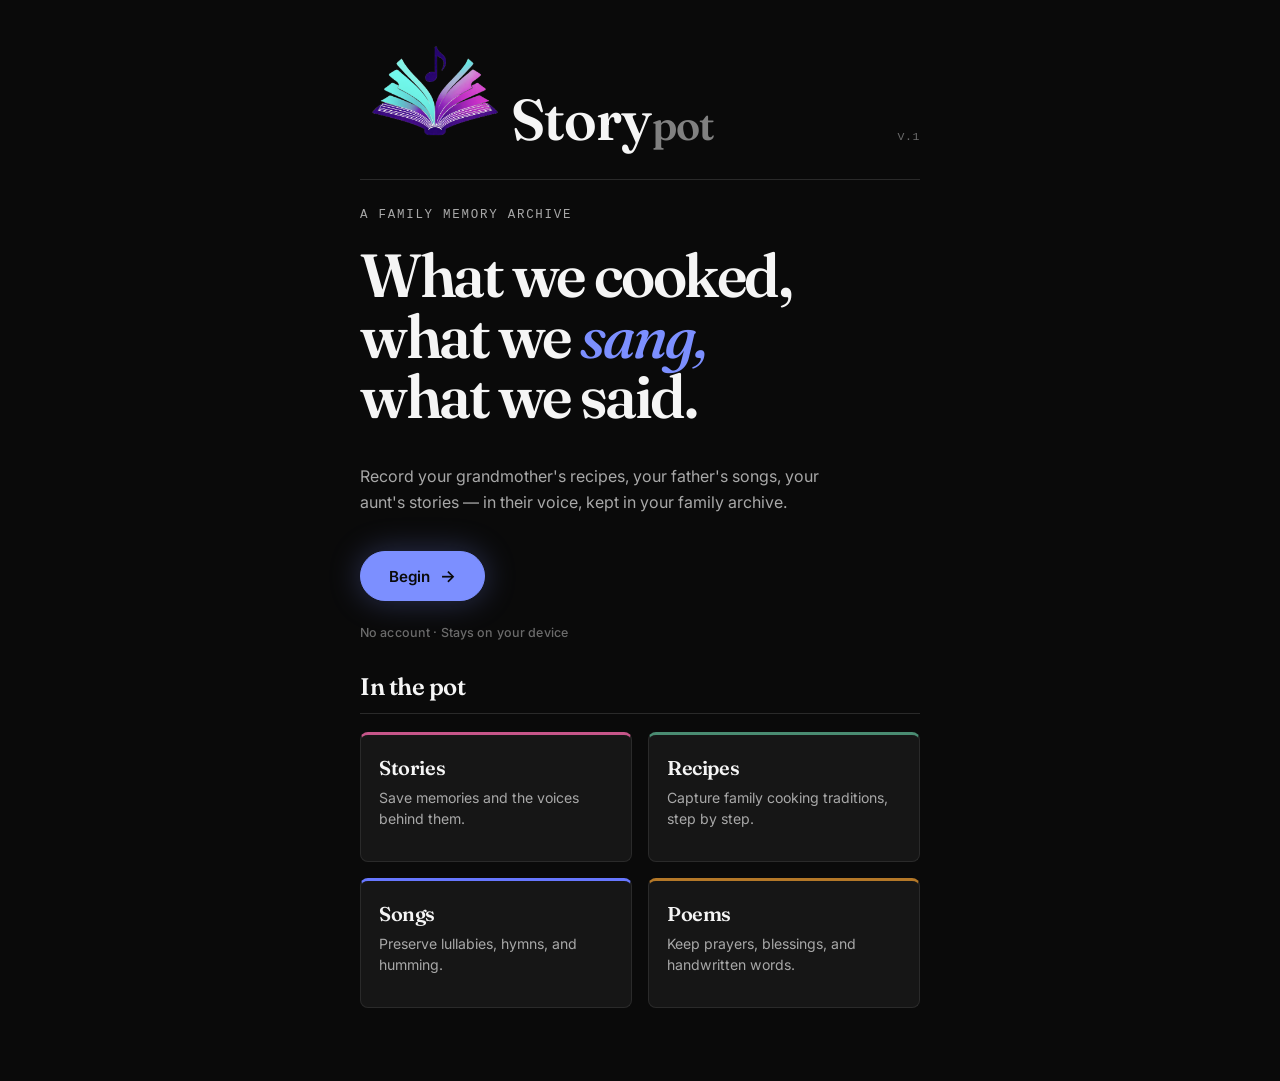
==== commit 819b4e9c: "updated file names because home page was not index.html GitHub uses index.html as home default" ====
--- a/index.html
+++ b/index.html
@@ -1,430 +1,72 @@
 <!DOCTYPE html>
-<html lang="en">
+<html lang="en" data-theme="dark">
 <head>
-<meta charset="UTF-8">
-<meta name="viewport" content="width=device-width, initial-scale=1, viewport-fit=cover">
-<meta name="theme-color" content="#0A0A0A">
-<meta name="description" content="Story Pot — From tacos to stories. Record your grandmother's recipes, songs, and stories before they're gone. Local-only, no account.">
+<meta charset="UTF-8" />
+<meta name="viewport" content="width=device-width, initial-scale=1.0, viewport-fit=cover" />
+<title>Story Pot — A family memory archive</title>
+<meta name="theme-color" content="#0A0A0A" />
 
-<title>Story Pot — From tacos to stories.</title>
+<link rel="preconnect" href="https://fonts.googleapis.com">
+<link rel="preconnect" href="https://fonts.gstatic.com" crossorigin>
+<link href="https://fonts.googleapis.com/css2?family=Fraunces:ital,wght@0,400;0,500;0,600;0,700;0,800;0,900;1,400;1,500;1,600;1,700&family=Inter:wght@400;500;600;700;800&display=swap" rel="stylesheet">
+
+<link rel="stylesheet" href="home.css" />
 
 <link rel="manifest" href="manifest.json">
-<link rel="icon" href="booknotelogo.png">
-<meta name="apple-mobile-web-app-capable" content="yes">
-<meta name="mobile-web-app-capable" content="yes">
-<meta name="apple-mobile-web-app-status-bar-style" content="default">
-<meta name="apple-mobile-web-app-title" content="Story Pot">
-
-<!--
-  Brutalist typography stack:
-  - Archivo Black (wordmark, big numerals, headings)
-  - Space Mono (utility UI, captions, recording timer, technical data)
-  - Inter (transcribed prose — softer voice for grandmother's words)
--->
-<link rel="preconnect" href="https://fonts.googleapis.com">
-<link rel="preconnect" href="https://fonts.gstatic.com" crossorigin>
-<link href="https://fonts.googleapis.com/css2?family=Fraunces:ital,wght@0,400;0,500;0,600;0,700;0,800;0,900;1,400;1,500;1,600&family=Inter:wght@400;500;600;700;800&display=swap" rel="stylesheet">
-
-<link rel="stylesheet" href="style.css">
+<link rel="icon" type="image/png" href="booknotelogo.png"><!--adding note to test if app opens on home-->
 </head>
 <body>
+<div class="app-shell">
 
-<!-- ════════════════════════════════════════════════════════════
-     HOME SCREEN — wordmark, search, family row, recent stack, FAB
-     ═══════════════════════════════════════════════════════════ -->
-<main class="stage" id="homeScreen">
+  <!-- HERO -->
+  <header class="hero">
 
-  <header class="masthead">
-    <div class="masthead-stripe" aria-hidden="true"></div>
-    <div class="masthead-row">
-      <div class="masthead-mark">
+    <!-- Top row: wordmark left, version right -->
+    <div class="hero-topbar">
+      <div class="hero-wordmark">
         <img src="booknotelogo.png" width="150px">
-        <h1 class="wordmark"><span class="wordmark-big">Story</span><span class="wordmark-small">pot</span></h1>
+        <span class="hero-wordmark-big">Story</span><span class="hero-wordmark-small">pot</span>
+        
       </div>
-      <div class="masthead-info">
-        <div class="topbar-meta">
-          <span class="dot"></span>
-          <span>v.1 · local</span>
-        </div>
-        <p class="tagline">A family memory archive</p>
-      </div>
+      
+      <span class="hero-version">v.1</span>
     </div>
+
+    <!-- Eyebrow -->
+    <p class="hero-eyebrow">A family memory archive</p>
+
+    <!-- Big editorial headline. The slogan is one strong line, italic indigo
+         emphasis on the operative phrase. -->
+    <h1 class="hero-headline">
+      What we cooked,<br>
+      what we <em>sang,</em><br>
+      what we said.
+    </h1>
+
+    <!-- Supporting line -->
+    <p class="hero-sub">
+      Record your grandmother's recipes, your father's songs, your aunt's stories
+      &mdash; in their voice, kept in your family archive.
+    </p>
+
+    <!-- Primary CTA -->
+    <a href="recorder.html" class="hero-cta">
+      Begin
+      <span class="hero-cta-arrow" aria-hidden="true">&rarr;</span>
+    </a>
+
+    <!-- Trust line -->
+    <p class="hero-trust">No account &middot; Stays on your device</p>
+
   </header>
 
-  <!-- Search bar — searches by name, title, category -->
-  <section class="search-section">
-    <label class="search-label" for="searchInput">Search ▸</label>
-    <input
-      type="text"
-      id="searchInput"
-      class="search-input"
-      placeholder="Recipes, names, stories"
-      autocomplete="off"
-      autocapitalize="characters"
-    >
-    <button type="button" class="search-clear" id="searchClear" aria-label="Clear search" hidden>✕</button>
-  </section>
-
-  <!-- Family — people whose recordings live in the pot -->
-  <section class="people-section">
-    <header class="section-head">
-      <h2 class="section-label">Family</h2>
-      <button type="button" class="link-btn" id="addPersonBtn">+ add</button>
-    </header>
-    <div class="people-row" id="peopleRow"></div>
-  </section>
-
-  <!-- Filter pills — by category -->
-  <section class="filter-section">
-    <header class="section-head">
-      <h2 class="section-label">Filter</h2>
-    </header>
-    <div class="filter-row">
-      <button type="button" class="filter-btn is-active" data-cat="all">All</button>
-      <button type="button" class="link-btn" id="addCategoryBtn" style="margin-left:auto;">+ new</button>
-    </div>
-  </section>
-
-  <!-- Recordings list -->
-  <section class="recordings-section">
-    <header class="section-head">
-      <h2 class="section-label" id="recordingsLabel">Recent</h2>
-      <div class="view-toggle" role="group" aria-label="Switch view">
-        <button type="button" class="view-toggle-btn is-active" id="viewListBtn" aria-pressed="true" aria-label="List view">
-          <span class="view-toggle-icon">≡</span> List
-        </button>
-        <button type="button" class="view-toggle-btn" id="viewGridBtn" aria-pressed="false" aria-label="Grid view">
-          <span class="view-toggle-icon">▦</span> Grid
-        </button>
-      </div>
-      <span class="section-count" id="recordingsCount"></span>
-    </header>
-    <div class="recordings-list" id="recordingsList"></div>
-    <div class="empty-state" id="emptyState" hidden>
-      <p class="empty-text">Nothing in the pot yet.</p>
-      <p class="empty-sub">Tap the big indigo button below to record your first story, recipe, or song.</p>
-    </div>
-  </section>
-
-  <!-- Storage meter — shows how full the device archive is -->
-  <section class="storage-section" id="storageSection" hidden>
-    <div class="storage-row">
-      <span class="storage-label">Storage used</span>
-      <span class="storage-value" id="storageValue">0 MB</span>
-    </div>
-    <div class="storage-bar"><div class="storage-fill" id="storageFill"></div></div>
-  </section>
-
-</main>
-
-<!-- The big record button (FAB) -->
-<button type="button" class="fab" id="fabBtn" aria-label="Record">●</button>
-
-<!-- ════════════════════════════════════════════════════════════
-     ADD PERSON MODAL
-     ═══════════════════════════════════════════════════════════ -->
-<div class="modal-backdrop" id="personModal" hidden role="dialog" aria-modal="true" aria-labelledby="personModalTitle">
-  <div class="modal">
-    <header class="modal-head">
-      <h2 id="personModalTitle">Add person</h2>
-      <button type="button" class="icon-btn" id="personCloseBtn" aria-label="Close">✕</button>
-    </header>
-    <form id="personForm" novalidate>
-      <label class="form-label" for="personName">Name</label>
-      <input type="text" id="personName" class="form-input" placeholder="Nana, Abuela, Papi..." required maxlength="40" autocomplete="off">
-      <p class="form-hint" id="personNameHint" hidden>Name already exists ▸</p>
-
-      <label class="form-label" for="personRelation">Relation (optional)</label>
-      <input type="text" id="personRelation" class="form-input" placeholder="Grandmother, Father, Aunt..." maxlength="40" autocomplete="off">
-
-      <label class="form-label">Avatar color</label>
-      <div class="swatch-row" id="swatchRow">
-        <button type="button" class="swatch is-active" data-color="#7C8FFF" style="background:#7C8FFF" aria-label="Indigo"></button>
-        <button type="button" class="swatch" data-color="#FFB347" style="background:#FFB347" aria-label="Amber"></button>
-        <button type="button" class="swatch" data-color="#FF6B9D" style="background:#FF6B9D" aria-label="Pink"></button>
-        <button type="button" class="swatch" data-color="#4ECDC4" style="background:#4ECDC4" aria-label="Teal"></button>
-        <button type="button" class="swatch" data-color="#FFD93D" style="background:#FFD93D" aria-label="Sun"></button>
-        <button type="button" class="swatch" data-color="#A8A8A8" style="background:#A8A8A8" aria-label="Silver"></button>
-      </div>
-
-      <div class="modal-actions">
-        <button type="button" class="btn btn-ghost" id="personCancelBtn">Cancel</button>
-        <button type="submit" class="btn btn-solid">Save</button>
-      </div>
-    </form>
-  </div>
-</div>
-
-<!-- ════════════════════════════════════════════════════════════
-     ADD CATEGORY MODAL
-     ═══════════════════════════════════════════════════════════ -->
-<div class="modal-backdrop" id="categoryModal" hidden role="dialog" aria-modal="true" aria-labelledby="categoryModalTitle">
-  <div class="modal">
-    <header class="modal-head">
-      <h2 id="categoryModalTitle">New category</h2>
-      <button type="button" class="icon-btn" id="categoryCloseBtn" aria-label="Close">✕</button>
-    </header>
-    <form id="categoryForm" novalidate>
-      <label class="form-label" for="categoryName">Category name</label>
-      <input type="text" id="categoryName" class="form-input" placeholder="Poem, Blessing, Joke..." required maxlength="20" autocomplete="off">
-      <p class="form-hint" id="categoryNameHint" hidden>Category already exists ▸</p>
-
-      <label class="form-label">Color</label>
-      <div class="swatch-row" id="catSwatchRow">
-        <button type="button" class="swatch is-active" data-color="#7C8FFF" style="background:#7C8FFF" aria-label="Indigo"></button>
-        <button type="button" class="swatch" data-color="#FFB347" style="background:#FFB347" aria-label="Amber"></button>
-        <button type="button" class="swatch" data-color="#FF6B9D" style="background:#FF6B9D" aria-label="Pink"></button>
-        <button type="button" class="swatch" data-color="#4ECDC4" style="background:#4ECDC4" aria-label="Teal"></button>
-        <button type="button" class="swatch" data-color="#A8A8A8" style="background:#A8A8A8" aria-label="Silver"></button>
-      </div>
-
-      <div class="modal-actions">
-        <button type="button" class="btn btn-ghost" id="categoryCancelBtn">Cancel</button>
-        <button type="submit" class="btn btn-solid">Save</button>
-      </div>
-    </form>
-  </div>
-</div>
-
-<!-- ════════════════════════════════════════════════════════════
-     RECORDING SCREEN — full-screen modal
-     ═══════════════════════════════════════════════════════════ -->
-<div class="rec-modal" id="recModal" hidden>
-
-  <!-- Setup phase: choose person, category, mode (audio/video) -->
-  <section class="rec-setup" id="recSetup">
-    <header class="rec-head">
-      <h2>New recording</h2>
-      <button type="button" class="icon-btn" id="recSetupCloseBtn" aria-label="Close">✕</button>
-    </header>
-
-    <label class="form-label">WHO?</label>
-    <div class="people-row people-row--small" id="recPeopleRow"></div>
-
-    <label class="form-label">What kind?</label>
-    <div class="filter-row" id="recCategoryRow"></div>
-
-    <label class="form-label" for="recTitle">Title</label>
-    <input type="text" id="recTitle" class="form-input" placeholder="Nana's pierogi..." maxlength="60" autocomplete="off">
-
-    <label class="form-label" for="recLanguage">Language</label>
-    <select id="recLanguage" class="form-input form-select"></select>
-
-    <!-- Photo (optional) — user can take a photo with the camera OR upload from library -->
-    <label class="form-label">Photo (optional)</label>
-    <div class="photo-controls">
-      <button type="button" class="btn btn-ghost photo-btn" id="recPhotoTakeBtn">
-        <span class="photo-btn-icon">📷</span> Take photo
-      </button>
-      <button type="button" class="btn btn-ghost photo-btn" id="recPhotoUploadBtn">
-        <span class="photo-btn-icon">🖼</span> Upload
-      </button>
-      <!-- Hidden file input for upload-from-library. The 'capture' attribute
-           lets mobile browsers offer the camera as an option too. -->
-      <input type="file" id="recPhotoFile" accept="image/*" hidden>
-    </div>
-    <!-- Photo preview — only visible after a photo is selected -->
-    <div class="photo-preview" id="recPhotoPreview" hidden>
-      <img id="recPhotoPreviewImg" alt="Recording photo preview">
-      <button type="button" class="photo-preview-clear" id="recPhotoClearBtn" aria-label="Remove photo">✕</button>
-    </div>
-
-    <label class="form-label">Mode</label>
-    <div class="mode-row">
-      <button type="button" class="mode-btn is-active" data-mode="audio">
-        <span class="mode-icon">●</span>
-        <span class="mode-label">Audio</span>
-        <span class="mode-sub">Voice only</span>
-      </button>
-      <button type="button" class="mode-btn" data-mode="video">
-        <span class="mode-icon">▶</span>
-        <span class="mode-label">Video</span>
-        <span class="mode-sub">Show the technique</span>
-      </button>
-    </div>
-
-    <label class="form-label">Transcribe</label>
-    <div class="transcribe-row">
-      <button type="button" class="transcribe-toggle is-active" id="transcribeToggle" aria-pressed="true">
-        <span class="transcribe-pip"></span>
-        <span class="transcribe-label">AUTO-TRANSCRIBE TO TEXT</span>
-      </button>
-    </div>
-
-    <div class="modal-actions">
-      <button type="button" class="btn btn-ghost" id="recSetupCancelBtn">Cancel</button>
-      <button type="button" class="btn btn-solid" id="recSetupGoBtn">Start ▸</button>
-    </div>
-  </section>
-
-  <!-- Active phase: live recording with timer, waveform, video preview -->
-  <section class="rec-active" id="recActive" hidden>
-    <header class="rec-head rec-head--live">
-      <div class="rec-pulse-row">
-        <span class="rec-pulse"></span>
-        <span class="rec-status">Recording</span>
-      </div>
-      <button type="button" class="icon-btn" id="recActiveCancelBtn" aria-label="Cancel">✕</button>
-    </header>
-
-    <div class="rec-context">
-      <div class="rec-context-line">
-        <span class="rec-context-label">WHO ▸</span>
-        <span id="recActivePerson"></span>
-      </div>
-      <div class="rec-context-line">
-        <span class="rec-context-label">WHAT ▸</span>
-        <span id="recActiveTitle"></span>
-      </div>
-    </div>
-
-    <!-- Video preview (hidden when audio mode) -->
-    <div class="rec-video-wrap" id="recVideoWrap" hidden>
-      <video id="recVideo" autoplay playsinline muted></video>
-    </div>
-
-    <!-- Big timer -->
-    <div class="rec-timer" id="recTimer">00:00</div>
-
-    <!-- Live waveform -->
-    <div class="rec-wave" id="recWave"></div>
-
-    <!-- Live transcription preview -->
-    <div class="rec-transcript-wrap" id="recTranscriptWrap" hidden>
-      <p class="rec-transcript-label">TRANSCRIBING ▸</p>
-      <p class="rec-transcript" id="recTranscript"></p>
-    </div>
-
-    <!-- Controls -->
-    <div class="rec-controls">
-      <button type="button" class="rec-pause-btn" id="recPauseBtn" aria-label="Pause">⏸</button>
-      <button type="button" class="rec-stop-btn" id="recStopBtn" aria-label="Stop">■</button>
-    </div>
-    <div class="rec-controls-hint">TAP ■ TO STOP &amp; SAVE</div>
+  <!-- Recordings dashboard -->
+  <section class="home-recordings" id="homeRecordings" aria-live="polite">
+    <!-- home.js renders into here -->
   </section>
 
 </div>
 
-<!-- ════════════════════════════════════════════════════════════
-     PLAYBACK / DETAIL MODAL — single-page view of a recording
-     ═══════════════════════════════════════════════════════════ -->
-<div class="modal-backdrop" id="detailModal" hidden role="dialog" aria-modal="true">
-  <div class="modal modal-large">
-    <header class="modal-head">
-      <h2 id="detailModalTitle">Recording</h2>
-      <button type="button" class="icon-btn" id="detailCloseBtn" aria-label="Close">✕</button>
-    </header>
-
-    <div class="detail-view">
-      <div class="detail-cat-pill" id="flipCatPill">Recipe</div>
-      <h3 class="detail-title" id="flipTitle">Recording title</h3>
-      <p class="detail-attribution" id="flipAttribution">From Nana · March 2026</p>
-
-      <!-- Photo (if recording has one) — appears above the media player -->
-      <img class="detail-photo" id="detailPhoto" alt="" hidden>
-
-      <div class="detail-media-wrap" id="flipMediaWrap">
-        <audio class="detail-media detail-audio" id="flipAudio" controls hidden></audio>
-        <video class="detail-media detail-video" id="flipVideo" controls playsinline hidden></video>
-      </div>
-
-      <div class="detail-meta-row">
-        <span id="flipDuration">0 min</span>
-        <span id="flipMode">Audio</span>
-      </div>
-
-      <div class="detail-transcript-section">
-        <p class="detail-transcript-label">Transcript ▸</p>
-        <div class="detail-transcript" id="flipTranscript">
-          (No transcript yet. Tap edit to add one.)
-        </div>
-      </div>
-    </div>
-
-    <div class="modal-actions modal-actions--space">
-      <button type="button" class="btn btn-ghost btn-danger" id="detailDeleteBtn">Delete</button>
-      <button type="button" class="btn btn-solid" id="detailEditBtn">Edit transcript</button>
-    </div>
-  </div>
-</div>
-
-<!-- ════════════════════════════════════════════════════════════
-     EDIT TRANSCRIPT MODAL
-     ═══════════════════════════════════════════════════════════ -->
-<div class="modal-backdrop" id="editModal" hidden role="dialog" aria-modal="true">
-  <div class="modal">
-    <header class="modal-head">
-      <h2>Edit transcript</h2>
-      <button type="button" class="icon-btn" id="editCloseBtn" aria-label="Close">✕</button>
-    </header>
-    <p class="modal-helper">Edit the text, fix typos, or type it out by hand.</p>
-    <textarea id="editTextarea" class="form-input form-textarea" rows="10" placeholder="Type or paste the recipe / story here..."></textarea>
-    <div class="modal-actions">
-      <button type="button" class="btn btn-ghost" id="editCancelBtn">Cancel</button>
-      <button type="button" class="btn btn-solid" id="editSaveBtn">Save</button>
-    </div>
-  </div>
-</div>
-
-<!-- ════════════════════════════════════════════════════════════
-     TRANSCRIPTION DISCLOSURE — first-time only
-     ═══════════════════════════════════════════════════════════ -->
-<div class="modal-backdrop" id="transcribeDisclosureModal" hidden role="dialog" aria-modal="true">
-  <div class="modal">
-    <header class="modal-head">
-      <h2>About transcription</h2>
-    </header>
-    <p class="modal-body">Transcription turns your recording into written text you can read and search.</p>
-    <p class="modal-body">Your phone's built-in speech recognition does the work. This means a copy of your audio is sent to Apple or Google for transcription only. They don't store it.</p>
-    <p class="modal-body modal-body--strong">The original recording always stays on your device.</p>
-    <div class="modal-actions">
-      <button type="button" class="btn btn-ghost" id="transcribeDisclosureSkipBtn">Skip transcription</button>
-      <button type="button" class="btn btn-solid" id="transcribeDisclosureOkBtn">Got it, use it</button>
-    </div>
-  </div>
-</div>
-
-<!-- ════════════════════════════════════════════════════════════
-     already exists modal — duplicate prevention prompt
-     ═══════════════════════════════════════════════════════════ -->
-<div class="modal-backdrop" id="duplicateModal" hidden role="dialog" aria-modal="true" aria-labelledby="duplicateModalTitle">
-  <div class="modal">
-    <header class="modal-head">
-      <h2 id="duplicateModalTitle">Already exists</h2>
-    </header>
-    <p class="modal-body modal-body--strong" id="duplicateModalMessage">This already exists.</p>
-    <p class="modal-body" id="duplicateModalSub">Use the one you already have?</p>
-    <div class="modal-actions">
-      <button type="button" class="btn btn-ghost" id="duplicateCancelBtn">Cancel</button>
-      <button type="button" class="btn btn-solid" id="duplicateUseExistingBtn">Use existing</button>
-    </div>
-  </div>
-</div>
-
-<!-- Toast for soft feedback -->
-<!-- CAMERA SNAPSHOT MODAL — appears when user taps "Take photo".
-     Shows live camera feed with a snapshot button; the captured frame
-     becomes the photo for the recording. -->
-<div class="modal-backdrop" id="cameraModal" hidden role="dialog" aria-modal="true" aria-label="Take a photo">
-  <div class="modal modal-large camera-modal">
-    <header class="modal-head">
-      <h2>Take a photo</h2>
-      <button type="button" class="icon-btn" id="cameraCloseBtn" aria-label="Close camera">✕</button>
-    </header>
-    <div class="camera-stage">
-      <video id="cameraVideo" autoplay playsinline muted></video>
-    </div>
-    <div class="modal-actions modal-actions--space">
-      <button type="button" class="btn btn-ghost" id="cameraCancelBtn">Cancel</button>
-      <button type="button" class="btn btn-solid" id="cameraSnapBtn">Snap photo</button>
-    </div>
-    <!-- Hidden canvas used to grab the frame from the video -->
-    <canvas id="cameraCanvas" hidden></canvas>
-  </div>
-</div>
-
-<div class="toast" id="toast" aria-live="polite" hidden></div>
-
-<script src="app.js"></script>
+<script src="home.js" defer></script>
 </body>
 </html>
--- a/home.css
+++ b/home.css
@@ -0,0 +1,468 @@
+/* ════════════════════════════════════════════════════════════════
+   STORY POT — DARK EDITORIAL HOME
+   Black background. White serif type. Indigo accent.
+   Welcome hero + dynamic recordings dashboard.
+   ════════════════════════════════════════════════════════════════ */
+
+:root {
+  --paper:        #0A0A0A;
+  --paper-2:      #161616;
+  --paper-3:      #1F1F1F;
+  --divider:      #2A2A2A;
+  --ink:          #F5F5F5;
+  --ink-soft:     #A8A8A8;
+  --muted:        #6B6B6B;
+  --accent:       #7C8FFF;
+  --accent-deep:  #5048E5;
+  --accent-soft:  #1A1F3D;
+
+  --font-display: 'Fraunces', Georgia, serif;
+  --font-body:    'Inter', -apple-system, BlinkMacSystemFont, sans-serif;
+  --font-mono:    ui-monospace, 'JetBrains Mono', monospace;
+}
+
+*, *::before, *::after { box-sizing: border-box; margin: 0; padding: 0; }
+html, body { min-height: 100vh; min-height: 100dvh; }
+
+body {
+  font-family: var(--font-body);
+  background: var(--paper);
+  color: var(--ink);
+  -webkit-font-smoothing: antialiased;
+  -moz-osx-font-smoothing: grayscale;
+}
+
+.app-shell {
+  width: min(100%, 600px);
+  margin: 0 auto;
+  padding: 24px 20px 48px;
+  display: flex;
+  flex-direction: column;
+  gap: 32px;
+}
+
+/* ───────────────────────────────────────────────────────
+   HERO
+   ─────────────────────────────────────────────────────── */
+.hero {
+  display: flex;
+  flex-direction: column;
+  gap: 20px;
+  padding-top: 16px;
+}
+
+.hero-topbar {
+  display: flex;
+  justify-content: space-between;
+  align-items: baseline;
+  padding-bottom: 24px;
+  border-bottom: 1px solid var(--divider);
+}
+
+.hero-wordmark {
+  font-family: var(--font-display);
+  font-style: normal;
+  font-weight: 600;
+  font-size: 1.6rem;
+  color: var(--ink);
+  letter-spacing: -0.04em;
+  display: inline-flex;
+  align-items: baseline;
+  gap: 1px;
+}
+
+.hero-wordmark-big {
+  font-weight: 600;
+  font-size: clamp(3rem, 8vw, 3.6rem);
+}
+
+.hero-wordmark-small {
+  font-weight: 600;
+  font-size: clamp(2rem, 8vw, 2.6rem);
+  opacity: 0.5;
+}
+
+.hero-version {
+  font-family: var(--font-mono);
+  font-weight: 500;
+  font-size: 0.72rem;
+  color: var(--muted);
+  letter-spacing: 0.05em;
+  text-transform: uppercase;
+}
+
+
+
+.hero-eyebrow {
+  font-family: var(--font-mono);
+  font-weight: 500;
+  font-size: 0.78rem;
+  color: var(--ink-soft);
+  letter-spacing: 0.14em;
+  text-transform: uppercase;
+  margin-top: 8px;
+}
+
+/* Big editorial headline */
+.hero-headline {
+  font-family: var(--font-display);
+  font-style: normal;
+  font-weight: 600;
+  font-size: clamp(2.4rem, 9vw, 3.8rem);
+  line-height: 1.0;
+  letter-spacing: -0.04em;
+  color: var(--ink);
+  margin-top: 4px;
+}
+
+.hero-headline em {
+  font-style: italic;
+  color: var(--accent);
+  font-weight: 500;
+}
+
+.hero-sub {
+  font-family: var(--font-body);
+  font-weight: 400;
+  font-size: 1rem;
+  line-height: 1.6;
+  color: var(--ink-soft);
+  max-width: 480px;
+  margin-top: 16px;
+}
+
+.hero-cta {
+  background: var(--accent);
+  color: var(--paper);
+  font-family: var(--font-body);
+  font-weight: 600;
+  font-size: 0.95rem;
+  padding: 14px 28px;
+  border-radius: 999px;
+  text-decoration: none;
+  display: inline-flex;
+  align-items: center;
+  gap: 10px;
+  margin-top: 16px;
+  align-self: flex-start;
+  transition: all 0.15s ease;
+  border: 1px solid var(--accent);
+  box-shadow: 0 0 32px rgba(124, 143, 255, 0.3);
+}
+
+.hero-cta:hover {
+  background: var(--accent-deep);
+  border-color: var(--accent-deep);
+  box-shadow: 0 0 48px rgba(124, 143, 255, 0.5);
+}
+
+.hero-cta-arrow {
+  font-size: 1.1em;
+  transition: transform 0.15s ease;
+}
+
+.hero-cta:hover .hero-cta-arrow {
+  transform: translateX(3px);
+}
+
+.hero-trust {
+  font-family: var(--font-body);
+  font-weight: 500;
+  font-size: 0.78rem;
+  color: var(--muted);
+  letter-spacing: 0.01em;
+  margin-top: 4px;
+}
+
+/* ───────────────────────────────────────────────────────
+   RECORDINGS DASHBOARD
+   ─────────────────────────────────────────────────────── */
+.home-recordings {
+  margin-top: 0;
+  padding-bottom: 24px;
+}
+
+.home-section-head {
+  display: flex;
+  justify-content: space-between;
+  align-items: baseline;
+  padding: 0 0 12px;
+  border-bottom: 1px solid var(--divider);
+  margin-bottom: 18px;
+}
+
+.home-section-label {
+  font-family: var(--font-display);
+  font-weight: 600;
+  font-size: 1.5rem;
+  color: var(--ink);
+  letter-spacing: -0.02em;
+  margin: 0;
+}
+
+.home-grid {
+  display: grid;
+  grid-template-columns: repeat(2, 1fr);
+  gap: 16px;
+}
+
+.home-card {
+  background: var(--paper-2);
+  border: 1px solid var(--divider);
+  border-radius: 8px;
+  overflow: hidden;
+  cursor: pointer;
+  display: flex;
+  flex-direction: column;
+  transition: all 0.15s ease;
+}
+
+.home-card:hover {
+  border-color: var(--accent);
+  transform: translateY(-2px);
+}
+
+/* Placeholder variant */
+.home-card--placeholder {
+  padding: 20px 18px;
+  gap: 8px;
+  min-height: 130px;
+  border-radius: 8px;
+}
+
+.home-card--placeholder h3 {
+  font-family: var(--font-display);
+  font-weight: 600;
+  font-size: 1.25rem;
+  color: var(--ink);
+  letter-spacing: -0.02em;
+  margin: 0;
+}
+
+.home-card--placeholder p {
+  font-family: var(--font-body);
+  font-size: 0.88rem;
+  line-height: 1.45;
+  color: var(--ink-soft);
+  font-weight: 400;
+  margin: 0;
+}
+
+/* Photo variant */
+.home-card--photo { padding: 0; }
+
+.home-card-photo {
+  position: relative;
+  width: 100%;
+  aspect-ratio: 1 / 1;
+  background: var(--paper-3);
+  overflow: hidden;
+}
+
+.home-card-photo img {
+  width: 100%;
+  height: 100%;
+  object-fit: cover;
+  display: block;
+}
+
+.home-card-badge {
+  position: absolute;
+  top: 10px;
+  right: 10px;
+  background: var(--accent);
+  color: var(--paper);
+  font-family: var(--font-mono);
+  font-weight: 500;
+  font-size: 11px;
+  padding: 3px 8px;
+  border-radius: 999px;
+  letter-spacing: 0.04em;
+}
+
+.home-card-caption {
+  padding: 14px 16px 16px;
+  display: flex;
+  flex-direction: column;
+  gap: 4px;
+}
+
+.home-card-title {
+  font-family: var(--font-display);
+  font-style: normal;
+  font-weight: 600;
+  font-size: 1.05rem;
+  color: var(--ink);
+  line-height: 1.2;
+  letter-spacing: -0.02em;
+  word-break: break-word;
+  margin: 0;
+}
+
+.home-card-sub {
+  font-family: var(--font-body);
+  font-weight: 400;
+  font-size: 0.8rem;
+  color: var(--muted);
+  margin: 0;
+}
+
+/* Gallery overlay */
+body.gallery-open { overflow: hidden; }
+
+.home-gallery-overlay {
+  position: fixed;
+  inset: 0;
+  background: rgba(0, 0, 0, 0.85);
+  z-index: 1000;
+  display: flex;
+  align-items: flex-start;
+  justify-content: center;
+  padding: 24px 12px;
+  overflow-y: auto;
+  animation: fadeIn 0.2s ease;
+}
+
+@keyframes fadeIn {
+  from { opacity: 0; }
+  to { opacity: 1; }
+}
+
+.home-gallery-panel {
+  background: var(--paper-2);
+  border: 1px solid var(--divider);
+  width: 100%;
+  max-width: 600px;
+  border-radius: 12px;
+  padding: 28px;
+  box-shadow: 0 24px 60px rgba(0, 0, 0, 0.7);
+  animation: slideUp 0.25s ease;
+}
+
+@keyframes slideUp {
+  from { transform: translateY(20px); opacity: 0; }
+  to { transform: translateY(0); opacity: 1; }
+}
+
+.home-gallery-head {
+  display: flex;
+  justify-content: space-between;
+  align-items: center;
+  padding-bottom: 12px;
+  border-bottom: 1px solid var(--divider);
+}
+
+.home-gallery-title {
+  font-family: var(--font-display);
+  font-weight: 600;
+  font-size: 1.8rem;
+  color: var(--ink);
+  letter-spacing: -0.03em;
+  margin: 0;
+}
+
+.home-gallery-close {
+  width: 32px;
+  height: 32px;
+  border-radius: 50%;
+  background: var(--paper-3);
+  border: 1px solid var(--divider);
+  font-size: 14px;
+  color: var(--ink);
+  cursor: pointer;
+  display: inline-flex;
+  align-items: center;
+  justify-content: center;
+  transition: all 0.15s ease;
+}
+
+.home-gallery-close:hover {
+  background: var(--accent);
+  color: var(--paper);
+  border-color: var(--accent);
+}
+
+.home-gallery-sub {
+  font-family: var(--font-mono);
+  font-weight: 500;
+  font-size: 0.78rem;
+  color: var(--muted);
+  letter-spacing: 0.05em;
+  text-transform: uppercase;
+  margin: 12px 0 18px;
+}
+
+.home-gallery-grid {
+  display: grid;
+  grid-template-columns: repeat(2, 1fr);
+  gap: 14px;
+}
+
+@media (min-width: 540px) {
+  .home-gallery-grid { grid-template-columns: repeat(3, 1fr); }
+}
+
+.home-gallery-tile {
+  background: var(--paper-3);
+  border: 1px solid var(--divider);
+  border-radius: 8px;
+  overflow: hidden;
+  cursor: pointer;
+  transition: all 0.15s ease;
+}
+
+.home-gallery-tile:hover {
+  border-color: var(--accent);
+  transform: translateY(-2px);
+}
+
+.home-gallery-photo {
+  width: 100%;
+  aspect-ratio: 1 / 1;
+  overflow: hidden;
+  background: var(--paper-3);
+}
+
+.home-gallery-photo img {
+  width: 100%;
+  height: 100%;
+  object-fit: cover;
+  display: block;
+}
+
+.home-gallery-cap {
+  padding: 10px 12px 12px;
+}
+
+.home-gallery-cap h4 {
+  font-family: var(--font-display);
+  font-weight: 600;
+  font-size: 0.95rem;
+  color: var(--ink);
+  margin: 0 0 2px;
+  line-height: 1.2;
+  letter-spacing: -0.02em;
+}
+
+.home-gallery-cap p {
+  font-family: var(--font-body);
+  font-weight: 400;
+  font-size: 0.75rem;
+  color: var(--muted);
+  margin: 0;
+}
+
+/* Accessibility */
+@media (prefers-reduced-motion: reduce) {
+  *, *::before, *::after {
+    animation-duration: 0.01ms;
+    transition-duration: 0.01ms;
+  }
+}
+
+:focus { outline: none; }
+:focus-visible {
+  outline: 2px solid var(--accent);
+  outline-offset: 2px;
+  border-radius: 4px;
+}
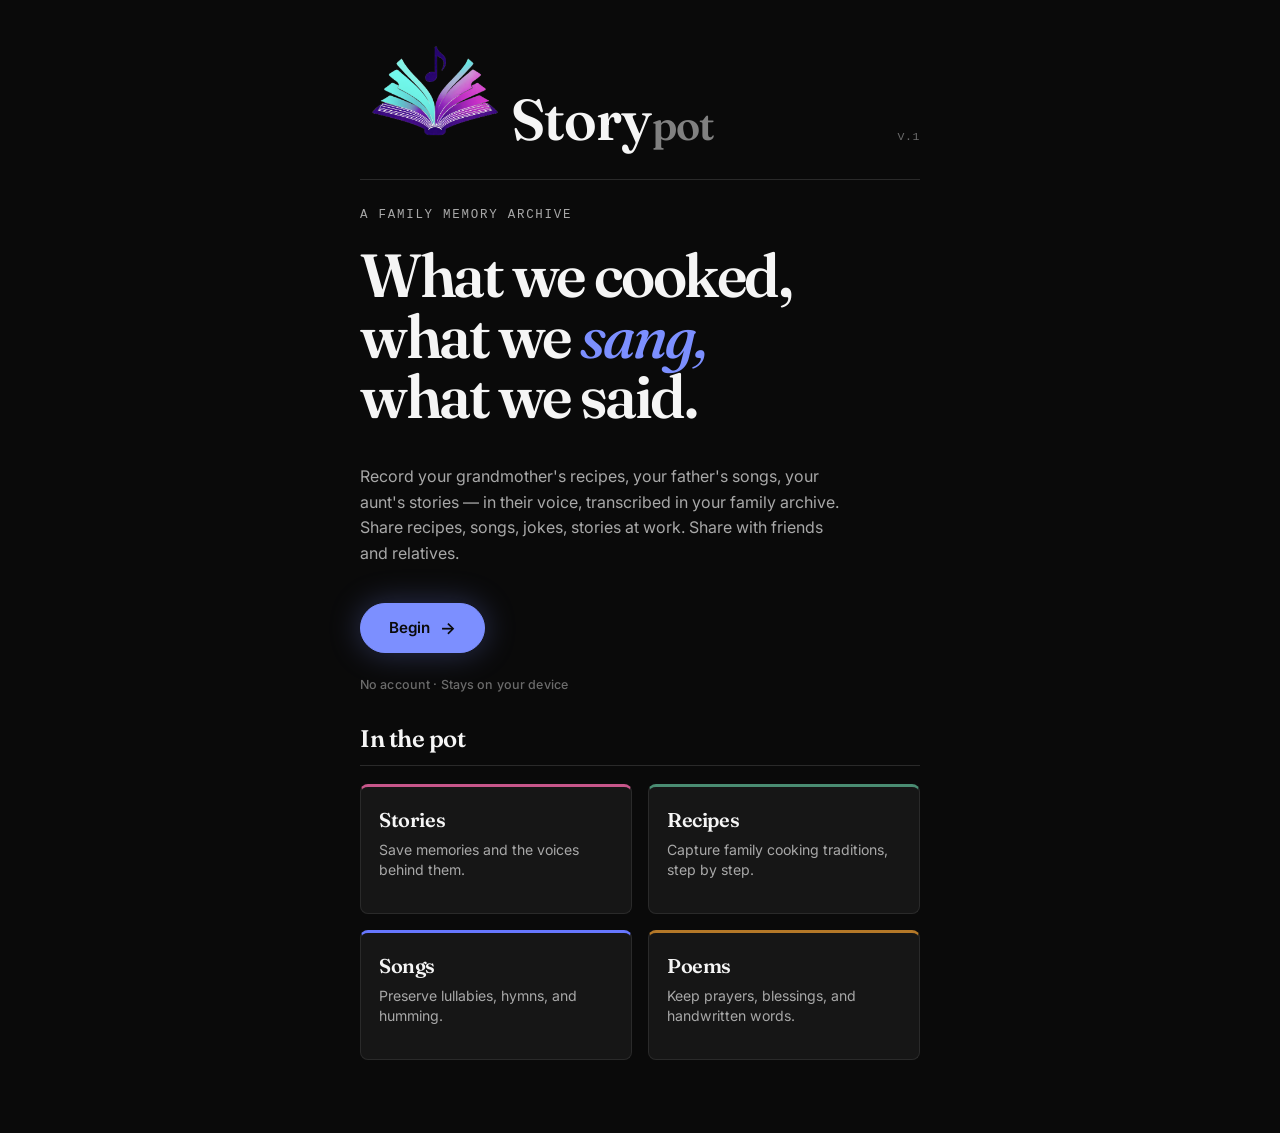
==== commit 159f4a1f: "updated home page supporting line" ====
--- a/index.html
+++ b/index.html
@@ -46,7 +46,8 @@
     <!-- Supporting line -->
     <p class="hero-sub">
       Record your grandmother's recipes, your father's songs, your aunt's stories
-      &mdash; in their voice, kept in your family archive.
+      &mdash; in their voice, transcribed in your family archive. Share recipes,
+      songs, jokes, stories at work. Share with friends and relatives.
     </p>
 
     <!-- Primary CTA -->
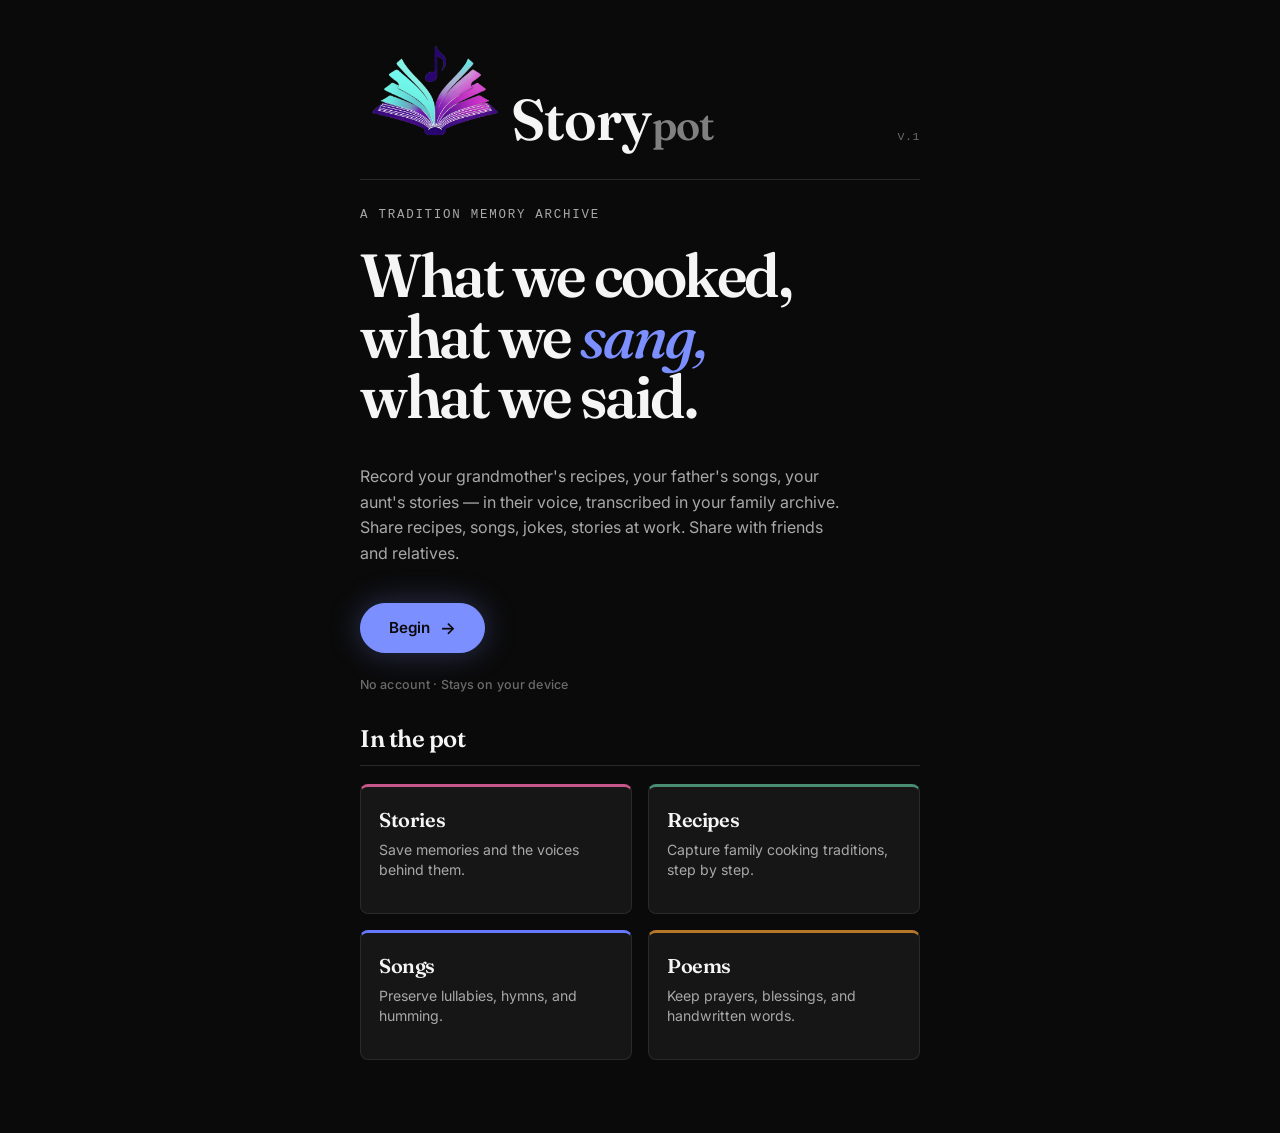
==== commit 0534f23f: "updated title and eyebrow" ====
--- a/index.html
+++ b/index.html
@@ -3,7 +3,7 @@
 <head>
 <meta charset="UTF-8" />
 <meta name="viewport" content="width=device-width, initial-scale=1.0, viewport-fit=cover" />
-<title>Story Pot — A family memory archive</title>
+<title>Story Pot — A tradition memory archive</title>
 <meta name="theme-color" content="#0A0A0A" />
 
 <link rel="preconnect" href="https://fonts.googleapis.com">
@@ -33,7 +33,7 @@
     </div>
 
     <!-- Eyebrow -->
-    <p class="hero-eyebrow">A family memory archive</p>
+    <p class="hero-eyebrow">A tradition memory archive</p>
 
     <!-- Big editorial headline. The slogan is one strong line, italic indigo
          emphasis on the operative phrase. -->
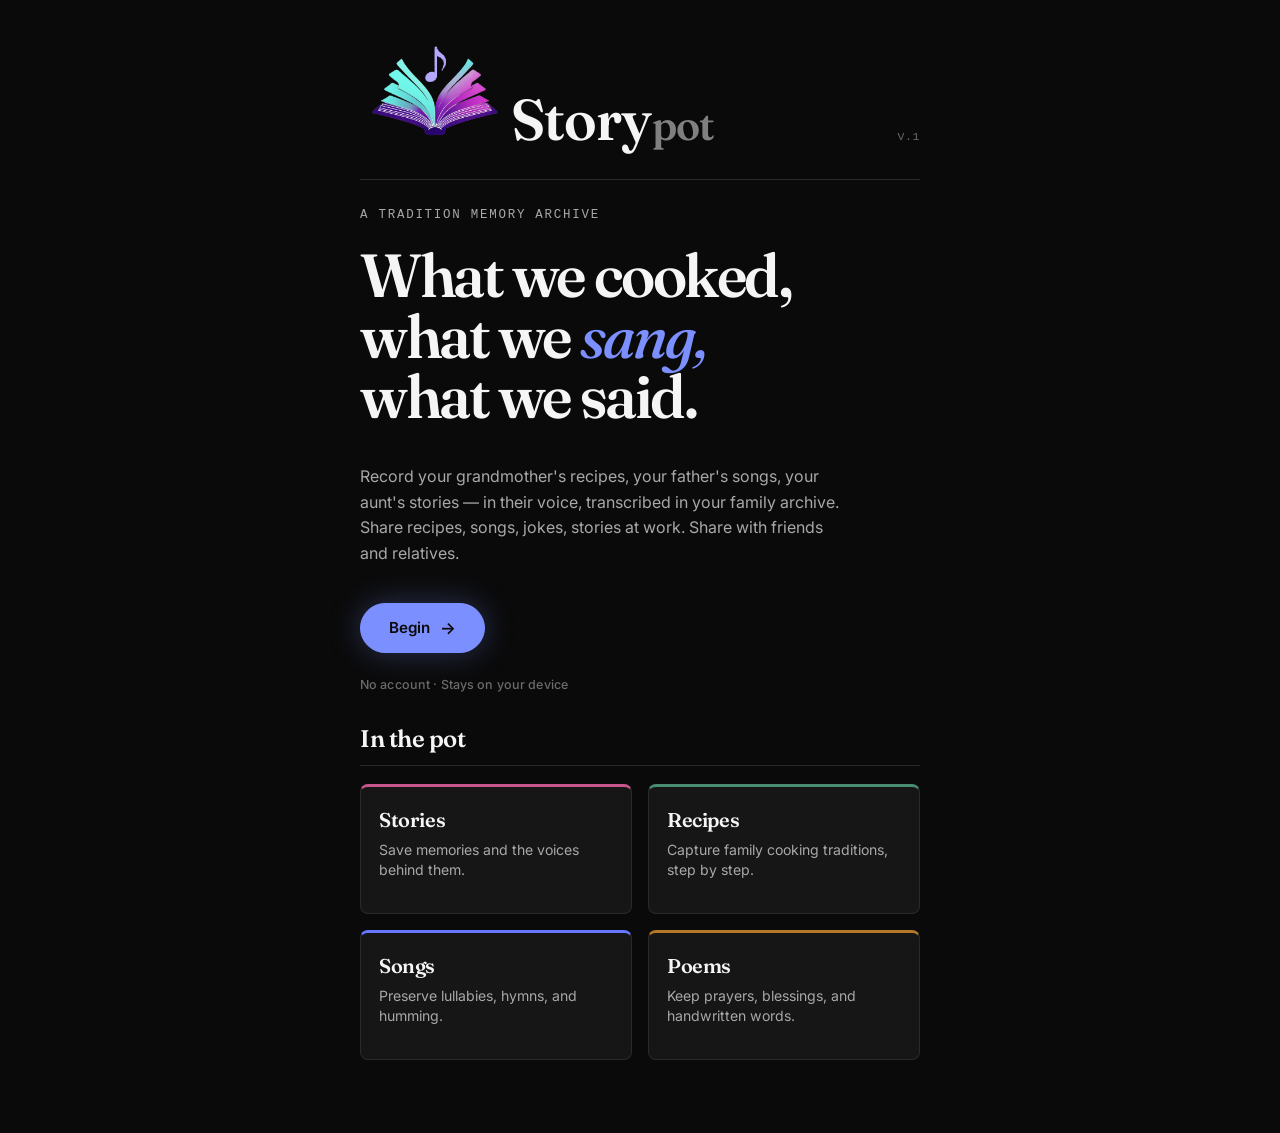
==== commit cf960bf8: "updated logo, editted logo so that the musical note wont disspear in the black background" ====
--- a/index.html
+++ b/index.html
@@ -24,7 +24,7 @@
     <!-- Top row: wordmark left, version right -->
     <div class="hero-topbar">
       <div class="hero-wordmark">
-        <img src="booknotelogo.png" width="150px">
+        <img src="booknotelogo2.png" width="150px">
         <span class="hero-wordmark-big">Story</span><span class="hero-wordmark-small">pot</span>
         
       </div>
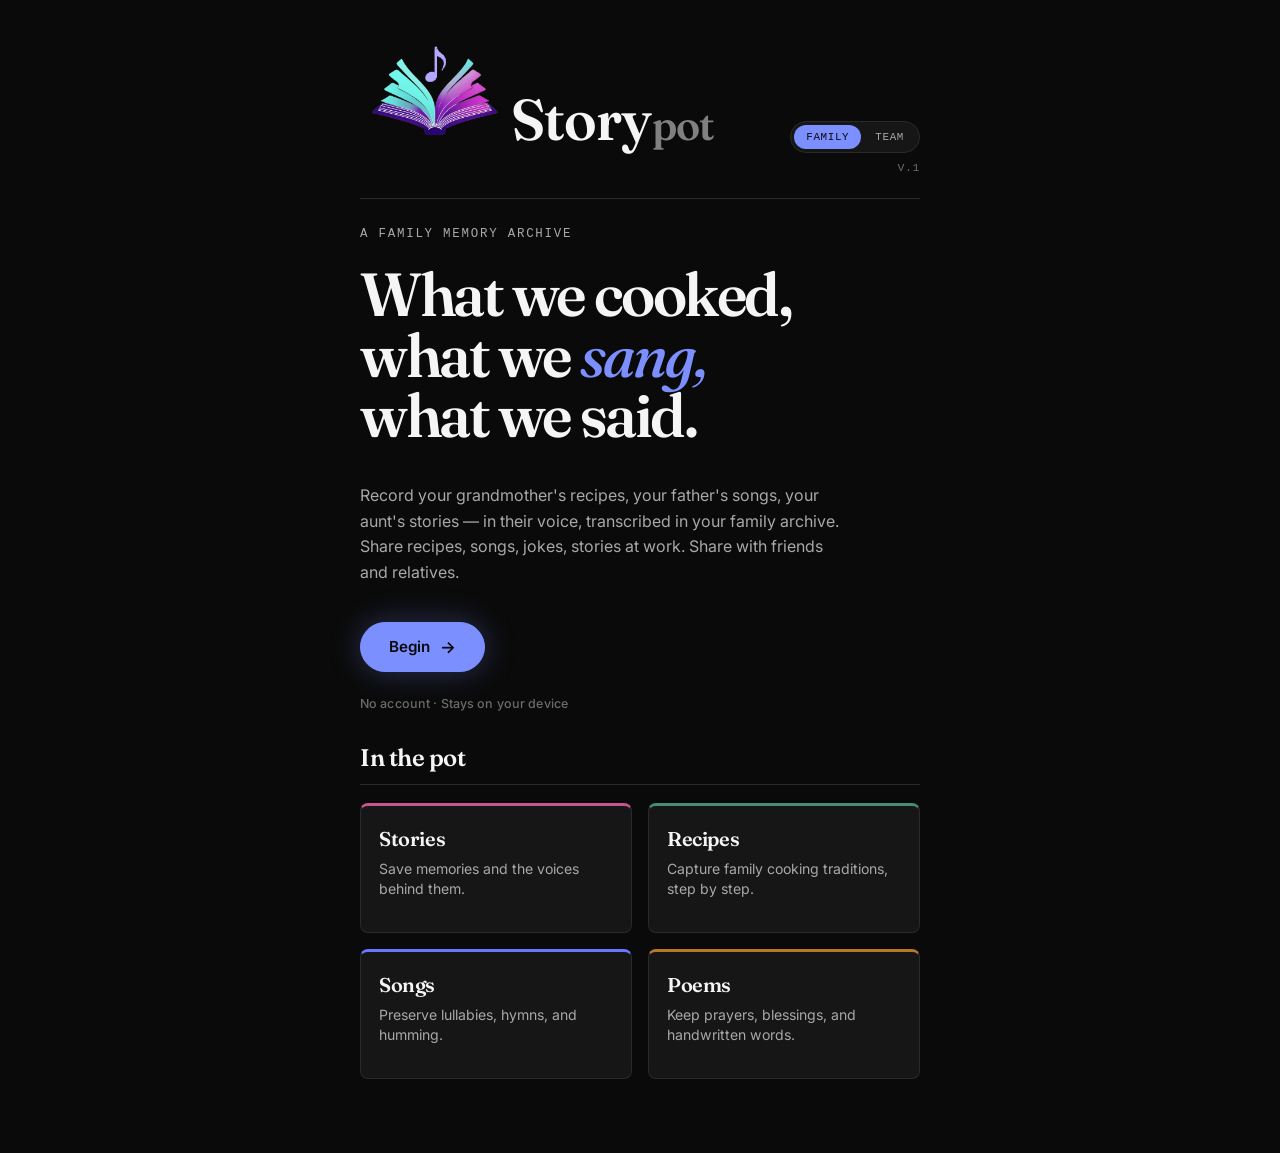
==== commit 2d281314: "added the stretch feature toggle between team archive and family archive" ====
--- a/index.html
+++ b/index.html
@@ -21,19 +21,25 @@
   <!-- HERO -->
   <header class="hero">
 
-    <!-- Top row: wordmark left, version right -->
+    <!-- Top row: wordmark left, mode toggle + version right -->
     <div class="hero-topbar">
       <div class="hero-wordmark">
-        <img src="booknotelogo2.png" width="150px">
+        <img src="twobookslogo.png" width="150px" id="masthead-logo" alt="">
         <span class="hero-wordmark-big">Story</span><span class="hero-wordmark-small">pot</span>
-        
       </div>
-      
-      <span class="hero-version">v.1</span>
+
+      <div class="hero-topbar-right">
+        <!-- Mode toggle: Family Archive vs Team Archive -->
+        <div class="mode-toggle" id="modeToggle" role="group" aria-label="Archive type">
+          <button type="button" class="mode-toggle-btn" data-mode="family" aria-pressed="true">Family</button>
+          <button type="button" class="mode-toggle-btn" data-mode="team" aria-pressed="false">Team</button>
+        </div>
+        <span class="hero-version">v.1</span>
+      </div>
     </div>
 
     <!-- Eyebrow -->
-    <p class="hero-eyebrow">A tradition memory archive</p>
+    <p class="hero-eyebrow" data-mode-label="eyebrow">A tradition memory archive</p>
 
     <!-- Big editorial headline. The slogan is one strong line, italic indigo
          emphasis on the operative phrase. -->
@@ -68,6 +74,7 @@
 
 </div>
 
+<!-- Mode bootstrap + home renderer. Both live in home.js. -->
 <script src="home.js" defer></script>
 </body>
 </html>
--- a/home.css
+++ b/home.css
@@ -89,6 +89,54 @@
   color: var(--muted);
   letter-spacing: 0.05em;
   text-transform: uppercase;
+}
+
+/* ───────────────────────────────────────────────────────
+   MODE TOGGLE — Family Archive / Team Archive
+   Subtle pill-shaped toggle. Active mode is filled indigo.
+   ─────────────────────────────────────────────────────── */
+.hero-topbar-right {
+  display: flex;
+  flex-direction: column;
+  align-items: flex-end;
+  gap: 8px;
+}
+
+.mode-toggle {
+  display: inline-flex;
+  background: var(--paper-2);
+  border: 1px solid var(--divider);
+  border-radius: 999px;
+  padding: 3px;
+  gap: 2px;
+}
+
+.mode-toggle-btn {
+  font-family: var(--font-mono);
+  font-weight: 500;
+  font-size: 0.68rem;
+  letter-spacing: 0.06em;
+  text-transform: uppercase;
+  padding: 6px 12px;
+  border-radius: 999px;
+  border: none;
+  background: transparent;
+  color: var(--ink-soft);
+  cursor: pointer;
+  transition: all 0.15s ease;
+}
+
+.mode-toggle-btn:hover {
+  color: var(--ink);
+}
+
+.mode-toggle-btn--active {
+  background: var(--accent);
+  color: var(--paper);
+}
+
+.mode-toggle-btn--active:hover {
+  color: var(--paper);
 }
 
 
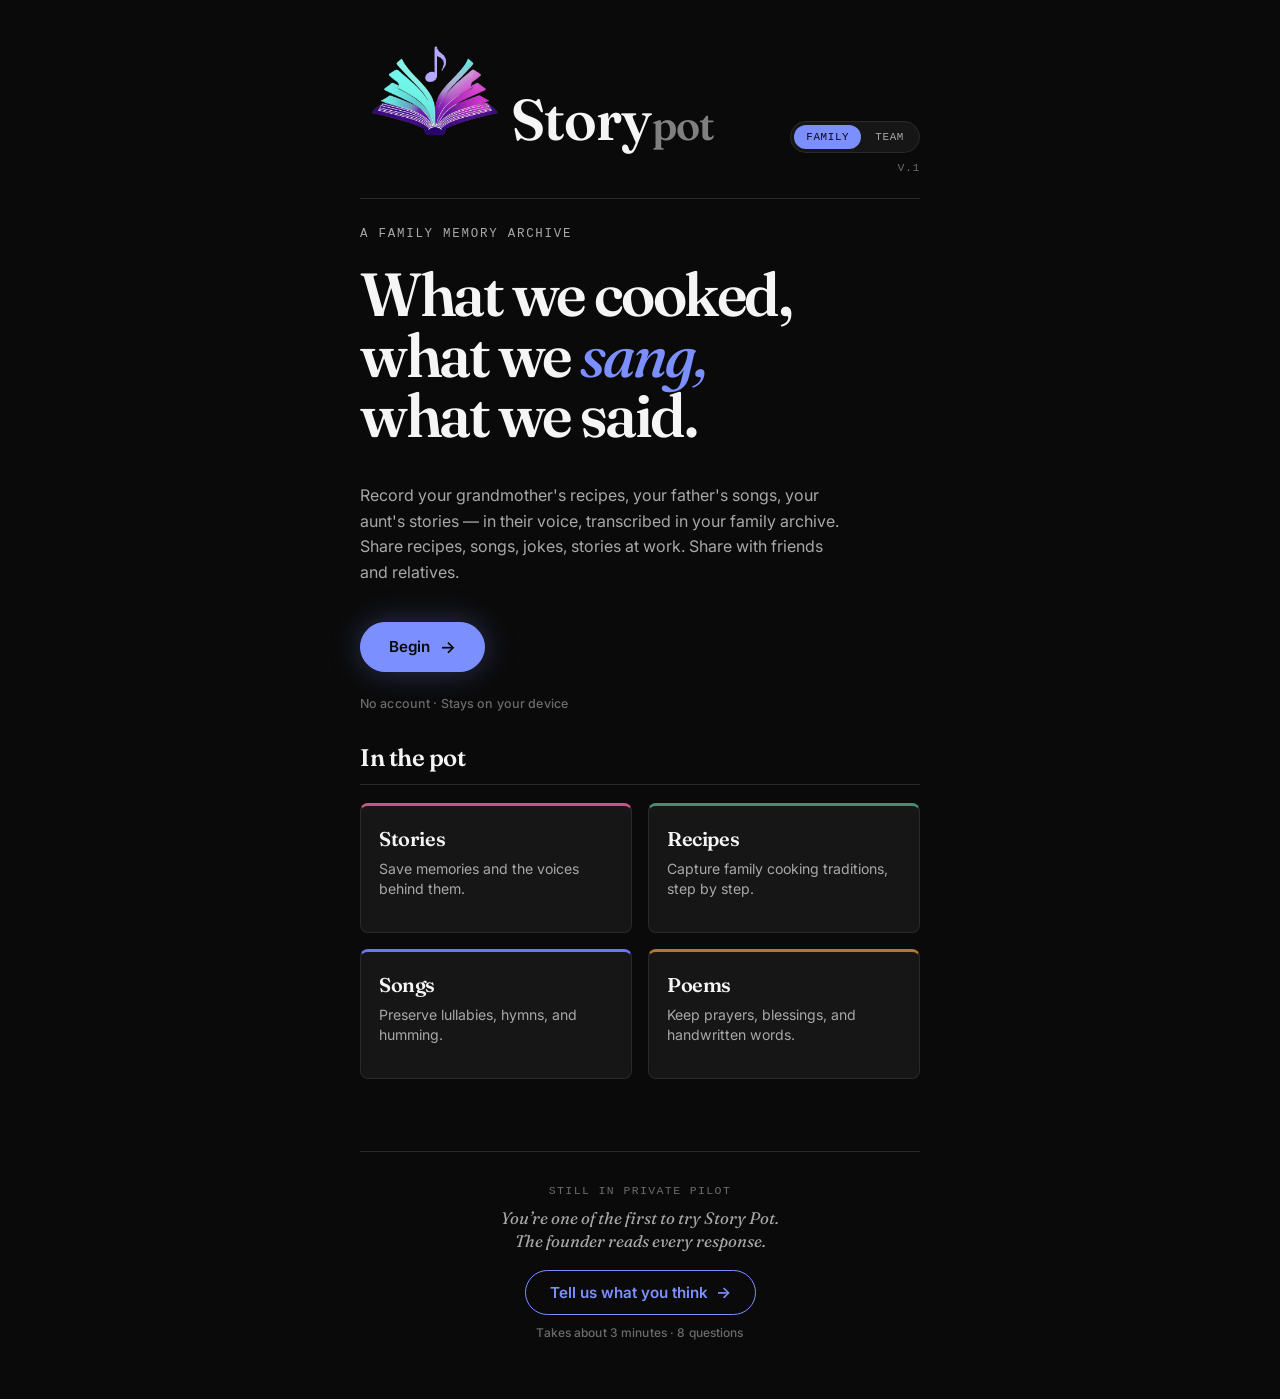
==== commit d1c0461c: "Added a feedback survey so that the users can give me feedback" ====
--- a/index.html
+++ b/index.html
@@ -72,6 +72,25 @@
     <!-- home.js renders into here -->
   </section>
 
+  <!-- Feedback footer -->
+  <footer class="home-feedback" aria-label="Send feedback">
+    <p class="home-feedback-eyebrow">Still in private pilot</p>
+    <p class="home-feedback-line">
+      You&rsquo;re one of the first to try Story Pot.
+      <br />The founder reads every response.
+    </p>
+    <a
+      href="https://tally.so/r/zxGx9Z"
+      target="_blank"
+      rel="noopener noreferrer"
+      class="home-feedback-cta"
+    >
+      Tell us what you think
+      <span class="home-feedback-arrow" aria-hidden="true">&rarr;</span>
+    </a>
+    <p class="home-feedback-meta">Takes about 3 minutes &middot; 8 questions</p>
+  </footer>
+
 </div>
 
 <!-- Mode bootstrap + home renderer. Both live in home.js. -->
--- a/home.css
+++ b/home.css
@@ -514,3 +514,123 @@
   outline-offset: 2px;
   border-radius: 4px;
 }
+
+/* ════════════════════════════════════════════════════════════════
+   TEAM ARCHIVE — LIGHT MODE OVERRIDES (home page only)
+   ─────────────────────────────────────────────────────────────────
+   When the user toggles to Team Archive, home.js adds the class
+   `mode-team` to <body>. The selectors below ONLY apply when that
+   class is present, so Family Archive stays dark and unchanged.
+
+   How this works:
+   The whole stylesheet reads colors from CSS variables like
+   --paper, --ink, --divider, etc. By redefining those variables
+   inside `body.mode-team`, every component on the home page
+   re-skins itself with zero per-component changes. We invert the
+   surface/ink palette (dark surfaces become light, light text
+   becomes dark) and keep the indigo accent (#7C8FFF) untouched
+   for brand consistency across both modes.
+
+   Background choice: cool gray (#F4F6FA) — distinct from Family
+   mode's near-black, with a slight tech feel that suits Team mode.
+   ════════════════════════════════════════════════════════════════ */
+body.mode-team {
+  /* Surfaces: from near-black to cool gray paper */
+  --paper:        #F4F6FA;   /* page background */
+  --paper-2:      #FFFFFF;   /* card background (whitest surface) */
+  --paper-3:      #E8ECF3;   /* deepest surface (e.g. gallery tile bg) */
+  --divider:      #E1E5EC;   /* hairline borders */
+
+  /* Ink: from near-white to near-black */
+  --ink:          #1A1A1A;   /* primary text */
+  --ink-soft:     #5A5A5A;   /* secondary text */
+  --muted:        #8A8A8A;   /* tertiary text / captions */
+
+  /* Accent stays the same indigo so brand identity carries across modes.
+     --accent, --accent-deep, --accent-soft are intentionally NOT
+     overridden here. */
+}
+
+/* ════════════════════════════════════════════════════════════════
+   FEEDBACK FOOTER — bottom-of-page invitation to fill out Tally
+   ─────────────────────────────────────────────────────────────────
+   Sits below the recordings dashboard. Uses the same CSS variables
+   as the rest of the page so it inherits both Family (dark) and
+   Team (light) modes automatically with no extra overrides.
+
+   Visual hierarchy: small uppercase eyebrow → quiet body line →
+   primary indigo CTA → tiny meta line. Matches the editorial
+   rhythm of the hero up top.
+   ════════════════════════════════════════════════════════════════ */
+.home-feedback {
+  display: flex;
+  flex-direction: column;
+  align-items: center;
+  gap: 10px;
+  padding: 32px 20px 8px;
+  margin-top: 16px;
+  border-top: 1px solid var(--divider);
+  text-align: center;
+}
+
+.home-feedback-eyebrow {
+  font-family: var(--font-mono);
+  font-weight: 500;
+  font-size: 0.72rem;
+  color: var(--muted);
+  letter-spacing: 0.12em;
+  text-transform: uppercase;
+  margin: 0;
+}
+
+.home-feedback-line {
+  font-family: var(--font-display);
+  font-style: italic;
+  font-weight: 400;
+  font-size: 1.05rem;
+  line-height: 1.4;
+  color: var(--ink-soft);
+  max-width: 360px;
+  margin: 0;
+}
+
+.home-feedback-cta {
+  background: transparent;
+  color: var(--accent);
+  font-family: var(--font-body);
+  font-weight: 600;
+  font-size: 0.95rem;
+  padding: 12px 24px;
+  border: 1px solid var(--accent);
+  border-radius: 999px;
+  text-decoration: none;
+  display: inline-flex;
+  align-items: center;
+  gap: 8px;
+  margin-top: 6px;
+  transition: all 0.15s ease;
+}
+
+.home-feedback-cta:hover {
+  background: var(--accent);
+  color: var(--paper);
+  box-shadow: 0 0 32px rgba(124, 143, 255, 0.35);
+}
+
+.home-feedback-arrow {
+  font-size: 1.05em;
+  transition: transform 0.15s ease;
+}
+
+.home-feedback-cta:hover .home-feedback-arrow {
+  transform: translateX(3px);
+}
+
+.home-feedback-meta {
+  font-family: var(--font-body);
+  font-weight: 500;
+  font-size: 0.75rem;
+  color: var(--muted);
+  margin: 0;
+  letter-spacing: 0.01em;
+}
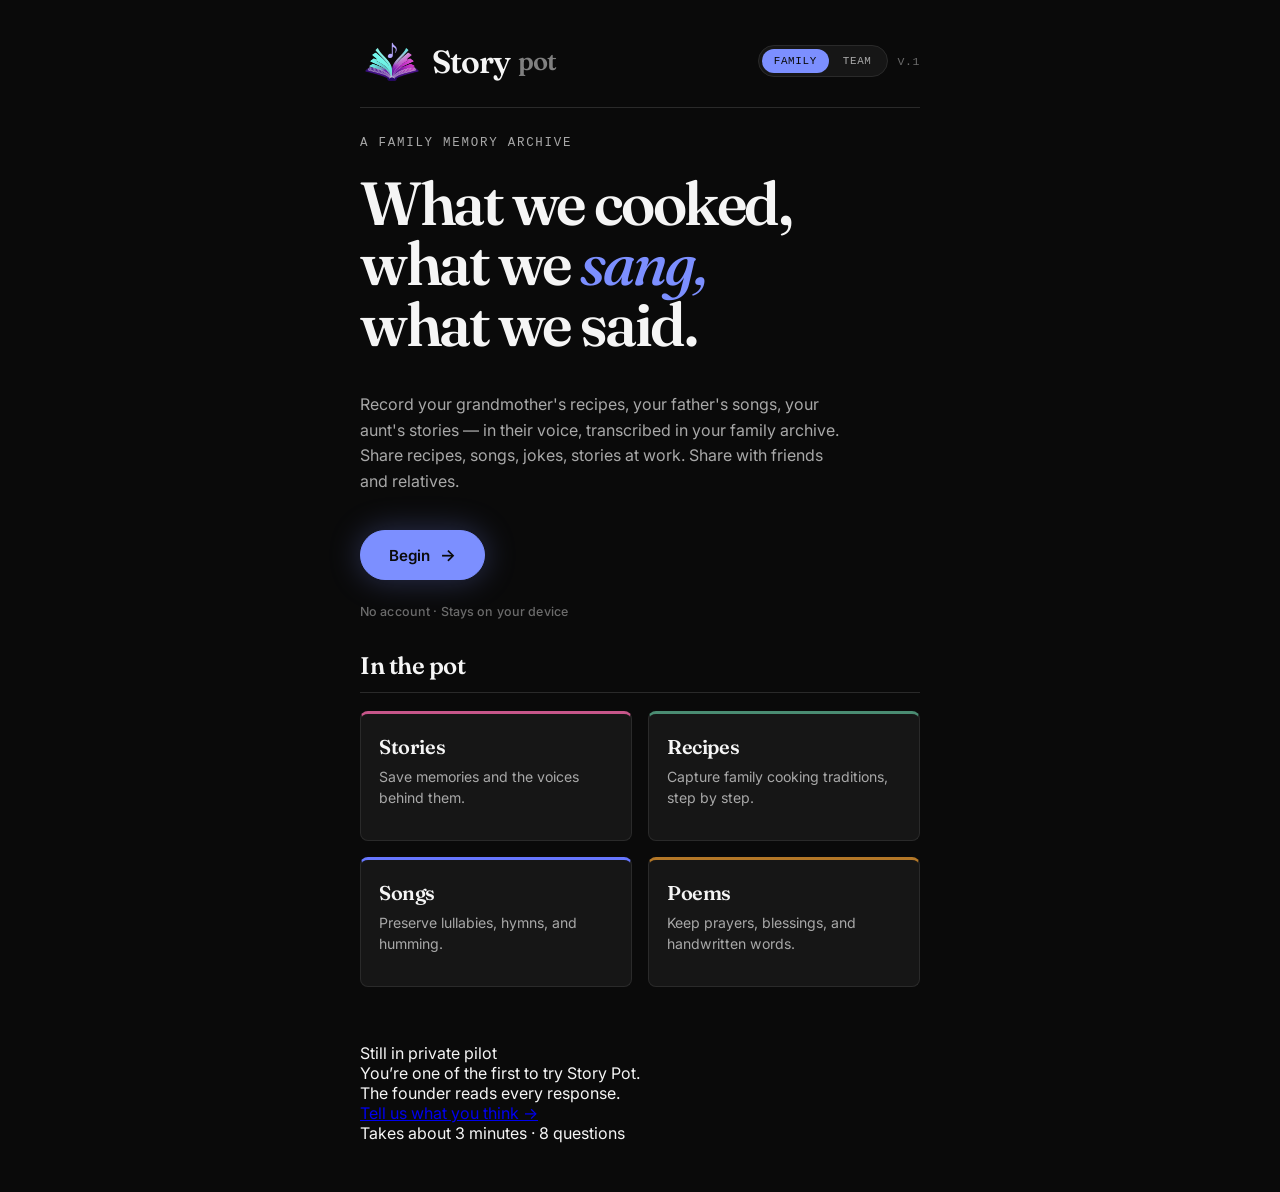
==== commit 29156c3b: "updated logo size, it was pushing everything to the right and interfering with the screenview on the" ====
--- a/index.html
+++ b/index.html
@@ -21,10 +21,13 @@
   <!-- HERO -->
   <header class="hero">
 
-    <!-- Top row: wordmark left, mode toggle + version right -->
+    <!-- Top row: small logo + wordmark on the left, mode toggle and
+         small version caption on the right. Logo is sized down to ~48px
+         on phones so the toggle and version fit comfortably on the same
+         line without clipping off the right edge. -->
     <div class="hero-topbar">
       <div class="hero-wordmark">
-        <img src="twobookslogo.png" width="150px" id="masthead-logo" alt="">
+        <img src="twobookslogo.png" id="masthead-logo" alt="">
         <span class="hero-wordmark-big">Story</span><span class="hero-wordmark-small">pot</span>
       </div>
 
--- a/home.css
+++ b/home.css
@@ -54,7 +54,8 @@
 .hero-topbar {
   display: flex;
   justify-content: space-between;
-  align-items: baseline;
+  align-items: center;
+  gap: 12px;
   padding-bottom: 24px;
   border-bottom: 1px solid var(--divider);
 }
@@ -67,18 +68,32 @@
   color: var(--ink);
   letter-spacing: -0.04em;
   display: inline-flex;
-  align-items: baseline;
-  gap: 1px;
+  align-items: center;
+  gap: 8px;
+  min-width: 0;
+}
+
+/* The book/note logo image. On phones it's 40px so the wordmark + toggle
+   + version all fit comfortably on one row. On wider screens it grows
+   to a more editorial size since there's plenty of room. */
+#masthead-logo {
+  width: 40px;
+  height: auto;
+  flex-shrink: 0;
+}
+
+@media (min-width: 540px) {
+  #masthead-logo { width: 64px; }
 }
 
 .hero-wordmark-big {
   font-weight: 600;
-  font-size: clamp(3rem, 8vw, 3.6rem);
+  font-size: clamp(1.4rem, 5vw, 2rem);
 }
 
 .hero-wordmark-small {
   font-weight: 600;
-  font-size: clamp(2rem, 8vw, 2.6rem);
+  font-size: clamp(1.1rem, 4vw, 1.6rem);
   opacity: 0.5;
 }
 
@@ -95,11 +110,14 @@
    MODE TOGGLE — Family Archive / Team Archive
    Subtle pill-shaped toggle. Active mode is filled indigo.
    ─────────────────────────────────────────────────────── */
+/* Right side of the topbar: toggle pill on the left of a tiny v.1
+   caption. Both sit on the same line as the wordmark on the left.
+   Horizontal layout means everything stays visible on a phone width. */
 .hero-topbar-right {
   display: flex;
-  flex-direction: column;
-  align-items: flex-end;
-  gap: 8px;
+  align-items: center;
+  gap: 10px;
+  flex-shrink: 0;
 }
 
 .mode-toggle {
@@ -535,102 +553,18 @@
    mode's near-black, with a slight tech feel that suits Team mode.
    ════════════════════════════════════════════════════════════════ */
 body.mode-team {
-  /* Surfaces: from near-black to cool gray paper */
-  --paper:        #F4F6FA;   /* page background */
-  --paper-2:      #FFFFFF;   /* card background (whitest surface) */
-  --paper-3:      #E8ECF3;   /* deepest surface (e.g. gallery tile bg) */
-  --divider:      #E1E5EC;   /* hairline borders */
+  /* Surfaces: Variant B — Studio Gray (true neutral mid-gray) */
+  --paper:        #D9D9D9;   /* page background */
+  --paper-2:      #E8E8E8;   /* card background */
+  --paper-3:      #CDCDCD;   /* deepest surface (e.g. gallery tile bg) */
+  --divider:      #B8B8B8;   /* hairline borders */
 
   /* Ink: from near-white to near-black */
   --ink:          #1A1A1A;   /* primary text */
-  --ink-soft:     #5A5A5A;   /* secondary text */
-  --muted:        #8A8A8A;   /* tertiary text / captions */
+  --ink-soft:     #4A4A4A;   /* secondary text */
+  --muted:        #7A7A7A;   /* tertiary text / captions */
 
   /* Accent stays the same indigo so brand identity carries across modes.
      --accent, --accent-deep, --accent-soft are intentionally NOT
      overridden here. */
 }
-
-/* ════════════════════════════════════════════════════════════════
-   FEEDBACK FOOTER — bottom-of-page invitation to fill out Tally
-   ─────────────────────────────────────────────────────────────────
-   Sits below the recordings dashboard. Uses the same CSS variables
-   as the rest of the page so it inherits both Family (dark) and
-   Team (light) modes automatically with no extra overrides.
-
-   Visual hierarchy: small uppercase eyebrow → quiet body line →
-   primary indigo CTA → tiny meta line. Matches the editorial
-   rhythm of the hero up top.
-   ════════════════════════════════════════════════════════════════ */
-.home-feedback {
-  display: flex;
-  flex-direction: column;
-  align-items: center;
-  gap: 10px;
-  padding: 32px 20px 8px;
-  margin-top: 16px;
-  border-top: 1px solid var(--divider);
-  text-align: center;
-}
-
-.home-feedback-eyebrow {
-  font-family: var(--font-mono);
-  font-weight: 500;
-  font-size: 0.72rem;
-  color: var(--muted);
-  letter-spacing: 0.12em;
-  text-transform: uppercase;
-  margin: 0;
-}
-
-.home-feedback-line {
-  font-family: var(--font-display);
-  font-style: italic;
-  font-weight: 400;
-  font-size: 1.05rem;
-  line-height: 1.4;
-  color: var(--ink-soft);
-  max-width: 360px;
-  margin: 0;
-}
-
-.home-feedback-cta {
-  background: transparent;
-  color: var(--accent);
-  font-family: var(--font-body);
-  font-weight: 600;
-  font-size: 0.95rem;
-  padding: 12px 24px;
-  border: 1px solid var(--accent);
-  border-radius: 999px;
-  text-decoration: none;
-  display: inline-flex;
-  align-items: center;
-  gap: 8px;
-  margin-top: 6px;
-  transition: all 0.15s ease;
-}
-
-.home-feedback-cta:hover {
-  background: var(--accent);
-  color: var(--paper);
-  box-shadow: 0 0 32px rgba(124, 143, 255, 0.35);
-}
-
-.home-feedback-arrow {
-  font-size: 1.05em;
-  transition: transform 0.15s ease;
-}
-
-.home-feedback-cta:hover .home-feedback-arrow {
-  transform: translateX(3px);
-}
-
-.home-feedback-meta {
-  font-family: var(--font-body);
-  font-weight: 500;
-  font-size: 0.75rem;
-  color: var(--muted);
-  margin: 0;
-  letter-spacing: 0.01em;
-}
